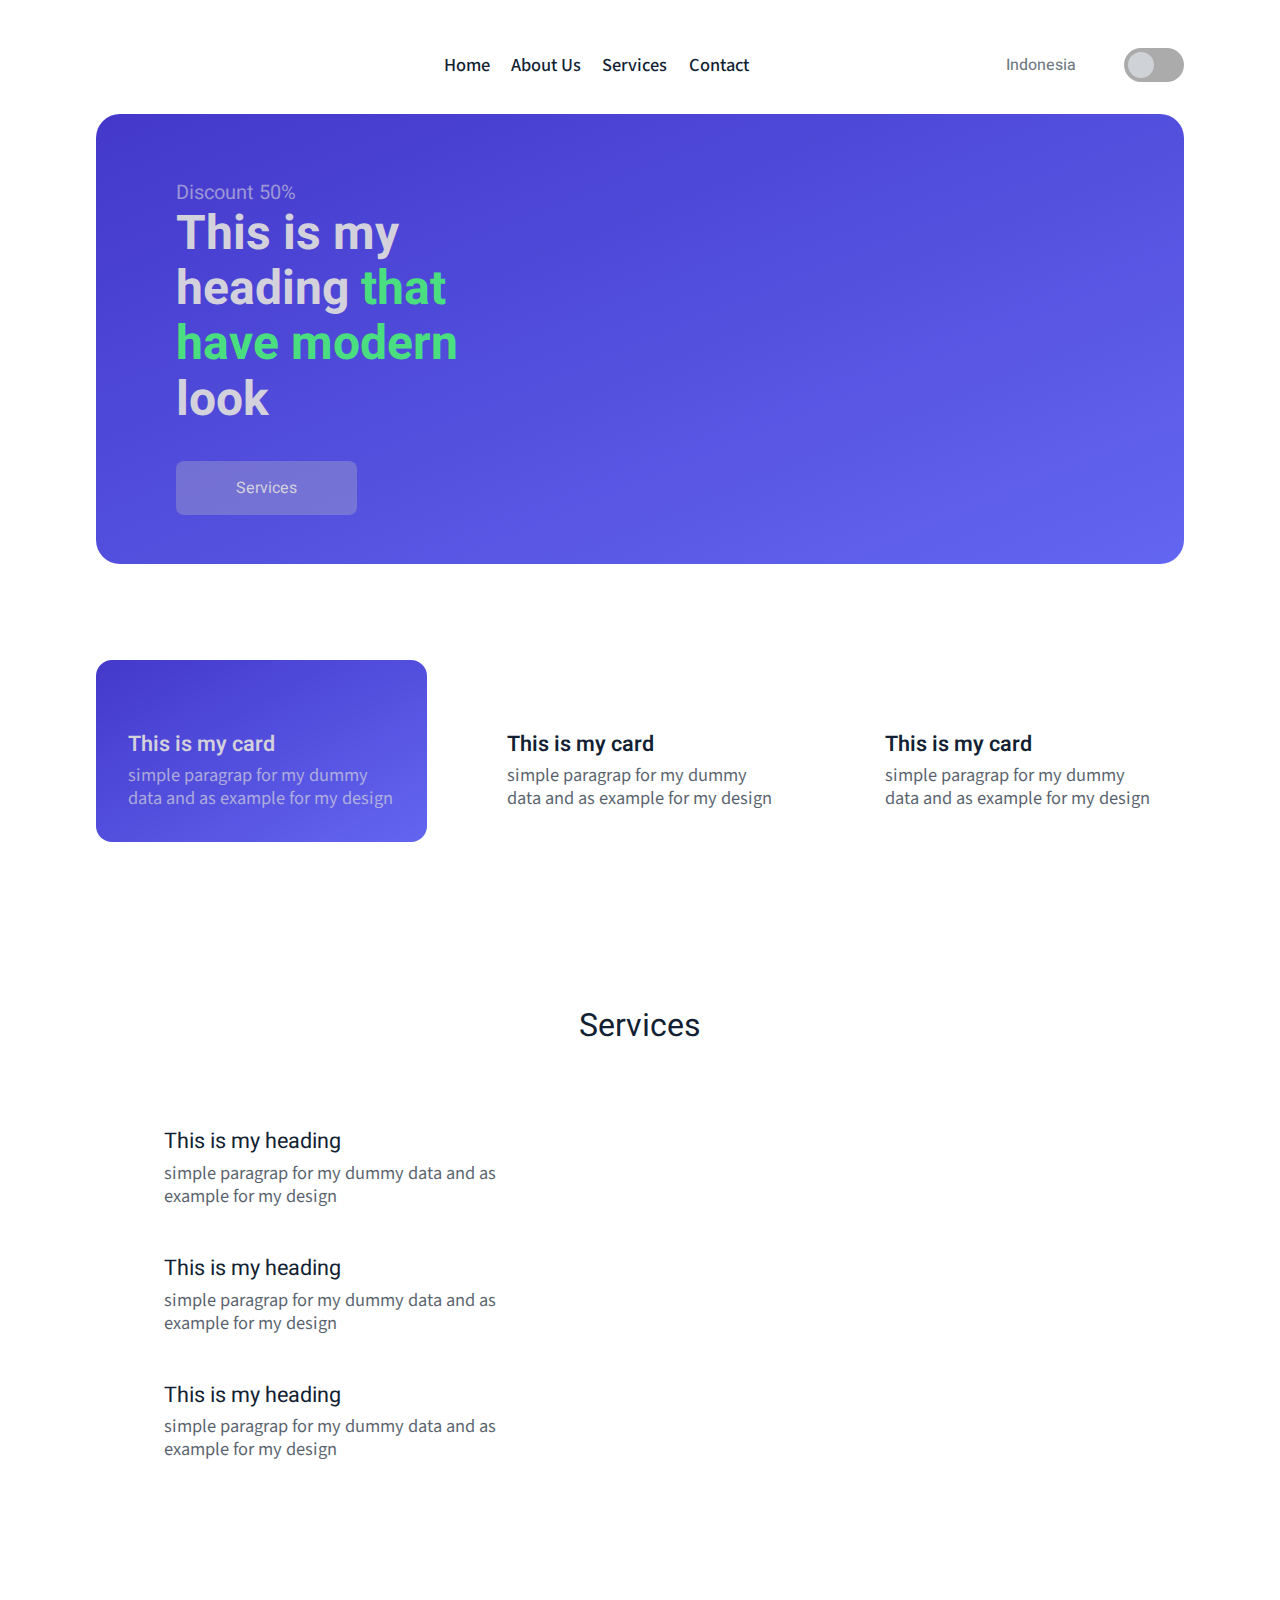
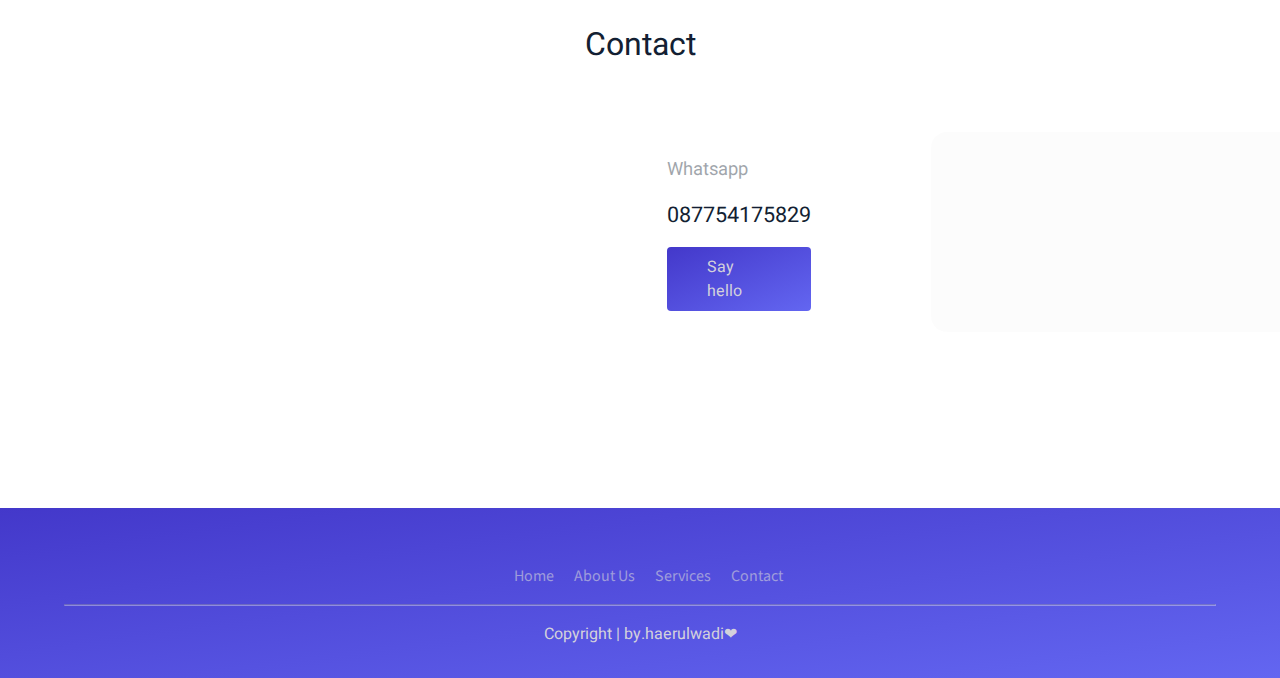
==== index.html @ 4e488aed "repair responsive" ====
<!DOCTYPE html>
<html lang="en">
<head>
    <meta charset="UTF-8">
    <meta http-equiv="X-UA-Compatible" content="IE=edge">
    <meta name="viewport" content="width=device-width, initial-scale=1.0">
    <!-- style -->
    <link rel="stylesheet" href="./css/main.css">
    <!-- font -->
        <!-- heebo & source sans pro -->
        <link rel="preconnect" href="https://fonts.gstatic.com">
        <link href="https://fonts.googleapis.com/css2?family=Heebo:wght@500;600;700;800;900&family=Source+Sans+Pro:wght@400;600&display=swap" rel="stylesheet">

    <title>Desainwwweb - jasa pembuatan website</title>
</head>
<body class="">

    <!-- main -->
    <div id="main">
        <!-- header -->
        <header class="header">
            <!-- header nav -->
            <nav class="header-nav">
                <div class="header--nav-items">
                    <!-- nav logo -->
                    <a href="" class="nav-logo">
                        <img src="./assets/logo/main-logo.svg" alt="" width="220">
                        <img src="./assets/logo/main-logo-1.svg" alt="" width="40">
                    </a>
                    <!-- nav items -->
                    <div class="nav-items">
                        <a href="#" class="">Home</a>
                        <a href="#" class="">About Us</a>
                        <a href="#" class="">Services</a>
                        <a href="#" class="">Contact</a>
                    </div>
                </div>

                <!-- toggle -->
                <div class="header--nav-toggle">
                    <!-- change language -->
                    <div class="langauge-switcher">
                        <div class="language-item text-language indonesia">
                            <img src="./assets/icons/indonesia.svg" width="30" alt="">
                            <h5>Indonesia</h5>
                        </div>
                        <div class="language-item text-language english language-dropdown">
                            <img src="./assets/icons/english.svg" width="25" alt="">
                            <h5>English</h5>
                        </div>
                    </div>
                    <!-- dark mode -->
                    <div class="dark-mode-toggler">
                        <div class="theme-switch-wrapper">
                            <label class="theme-switch" for="checkbox">
                         <input type="checkbox" id="checkbox" />
                         <div class="slider round"></div>
                       </label>
                       </div>
                    </div>
                </div>

                <!-- responsive btn -->
                <svg class="hamburger-menu" fill="currentColor" viewBox="0 0 20 20" xmlns="http://www.w3.org/2000/svg"><path fill-rule="evenodd" d="M3 5a1 1 0 011-1h12a1 1 0 110 2H4a1 1 0 01-1-1zM3 10a1 1 0 011-1h12a1 1 0 110 2H4a1 1 0 01-1-1zM9 15a1 1 0 011-1h6a1 1 0 110 2h-6a1 1 0 01-1-1z" clip-rule="evenodd"></path></svg>
            </nav>
            <!-- header hero -->
            <div class="header-hero ">
                <!-- hero title -->
                <div class="hero-title">
                    <strong class="hero--title-hashtag">Discount 50%</strong>
                    <h1>This is my heading <span>that have modern</span> look</h1>
                    <a href="#" class="hero--title-btn ">Services</a>
                </div>
                <!-- hero image -->
                <img src="./assets/svg/header.svg" alt="abstract background" class="hero-img" width="800">
            </div>
        </header>
        <!-- end header -->

        <!-- About us -->
        <section class="about">
            <!-- card grid -->
            <div class="about-cards">
                <!-- col 1 -->
                <div class="about--cards-card cards-card--blue ">
                    <!-- icon -->
                    <img src="./assets/icons/badge.svg" alt="" width="50">
                    <!-- title card -->
                    <div class="cards--card-title card-title-blue">
                        <h3>This is my card</h3>
                        <p>simple paragrap for my dummy data and as example for my design</p>
                    </div>
                </div>
                <!-- col 2 -->
                <div class="about--cards-card card-text-color ">
                    <!-- icon -->
                    <img src="./assets/icons/like.svg" alt="" width="50">
                    <!-- title card -->
                    <div class="cards--card-title">
                        <h3>This is my card</h3>
                        <p>simple paragrap for my dummy data and as example for my design</p>
                    </div>
                </div>
                <!-- col 3 -->
                <div class="about--cards-card card-text-color ">
                    <!-- icon -->
                    <img src="./assets/icons/new.svg" alt="" width="50">
                    <!-- title card -->
                    <div class="cards--card-title">
                        <h3>This is my card</h3>
                        <p>simple paragrap for my dummy data and as example for my design</p>
                    </div>
                </div>
            </div>
        </section>
        <!-- end about us -->

        <!-- services -->
        <section class="services">
            <!-- title -->
            <h2 class="">Services</h2>
            <!-- services content -->
            <div class="services-content">
                <!-- service -->
                <div class="content-service">
                    <!-- service 1 -->
                    <div class="content-service--1">
                        <!-- icon service -->
                        <img src="./assets/icons/new.svg" class="content--icon" alt="" width="50">
                        <!-- title service -->
                        <div class="content--title-service title-service-color ">
                            <h3>This is my heading</h3>
                            <p>simple paragrap for my dummy data and as example for my design</p>
                        </div>
                    </div>
                    <!-- service 2 -->
                    <div class="content-service--2">
                        <!-- icon service -->
                        <img src="./assets/icons/like.svg" class="content--icon" alt="" width="50">
                        <!-- title service -->
                        <div class="content--title-service title-service-color ">
                            <h3>This is my heading</h3>
                            <p>simple paragrap for my dummy data and as example for my design</p>
                        </div>
                    </div>
                    <!-- service 2 -->
                    <div class="content-service--2">
                        <!-- icon service -->
                        <img src="./assets/icons/like.svg" class="content--icon" alt="" width="50">
                        <!-- title service -->
                        <div class="content--title-service title-service-color ">
                            <h3>This is my heading</h3>
                            <p>simple paragrap for my dummy data and as example for my design</p>
                        </div>
                    </div>
                </div>
                <!-- img -->
                <div class="services--img-content"></div>
            </div>
        </section>
        <!-- end services -->
        
        <!-- contact -->
        <section class="contact">
            <!-- title -->
            <h2 class="">Contact</h2>
            <div class="contact-content">
                <!-- img -->
                <div class="contact-img"></div>
                <!-- contact info -->
                <div class="contact-info contact-info-color ">
                    <!-- icon info -->
                    <img src="./assets/icons/whatsapp.svg" alt="" width="50">
                    <h5>Whatsapp</h5>
                    <!-- number & button -->
                    <div class="contact--info-number">
                        <strong>087754175829</strong>
                        <a href="">Say hello</a>
                    </div>
                </div>
                <!-- blank background -->
                <div class="contact-blank-bg"></div>
            </div>
        </section>
        <!-- end contact -->

    </div>
    <!-- end main -->

    <!-- responsive arera -->
    <div class="sidebar-menu">
        <a href="./index.html" class="sidebar-logo">
            <img src="./assets/logo/seccond-logo.svg" alt="" width="30">
        </a>
        <div class="sidebar-menus">
            <a href="">Home</a>
            <a href="">About Us</a>
            <a href="">Services</a>
            <a href="">Contact</a>
        </div>
        <div class="sidebar-copyright">
            <strong>Copyright | by.haerulwadi❤</strong>
        </div>
    </div>

    <!-- footer -->
    <footer class="footer">
        <!-- logo -->
        <img src="./assets/logo/seccond-logo.svg" alt="" width="50">
        <!-- menu link -->
        <div class="footer-menu-link">
            <a href="">Home</a>
            <a href="">About Us</a>
            <a href="">Services</a>
            <a href="">Contact</a>
        </div>
        <!-- hr -->
        <hr>
        <!-- copyright -->
        <strong>Copyright | by.haerulwadi❤</strong>
    </footer>
    <!-- end footer -->

</body>

<script src="./js/script.js"></script>
</html>
---- css/main.css ----
:root {
    --primary-font: 'Heebo', sans-serif;
    --secondary-font: 'Source Sans Pro', sans-serif;
    --primary-color: #4338CA;
    --secondary-color: #4ADE80;
    --gradient-color: linear-gradient(to bottom right, #4338CA, #6366F1);
    --text-color: #131f33;
    --text-white-color: #d3d1db;

    /* dark mode */
    --dark-mode-bg: #131f33;
    --dark-mode-cta: #bbd0ff;
    --dark-mode-text: #cfd2d6;
    --dark-mode-tertiary: #acb1b8;
    --dark-mode-card: #1e293c;
}
/* css reset */
html, body, div, span, applet, object, iframe,
h1, h2, h3, h4, h5, h6, p, blockquote, pre,
a, abbr, acronym, address, big, cite, code,
del, dfn, em, img, ins, kbd, q, s, samp,
small, strike, strong, sub, sup, tt, var,
b, u, i, center,
dl, dt, dd, ol, ul, li,
fieldset, form, label, legend,
table, caption, tbody, tfoot, thead, tr, th, td,
article, aside, canvas, details, embed, 
figure, figcaption, footer, header, hgroup, 
menu, nav, output, ruby, section, summary,
time, mark, audio, video {
	margin: 0;
	padding: 0;
	border: 0;
	font-size: 100%;
	font: inherit;
	vertical-align: baseline;
}
html {
    font-size: 16px;   
}
/* body {
    overflow-x: hidden;
} */
body.dark-mode {
    background-color: var(--dark-mode-bg);
}
hr {
    opacity: 0.4;
    margin: 1em 0;
}

/* main */
#main {
    padding: 3em 6em;
}
/* header */
/* header nav */
.header-nav {
    display: flex;
    justify-content: space-between;
    align-items: center;
    font-family: var(--secondary-font);
    font-weight: 500;
}
.header--nav-items {
    width: 60%;
    display: flex;
    justify-content: space-between;
    align-items: center;
}
.header--nav-toggle {
    display: flex;
    justify-content: space-between;
    align-items: center;
    width: 220px;
}
.nav-logo img:nth-child(2) {
    display: none;
}
/* responsive */
.hamburger-menu {
    width: 24px;
    cursor: pointer;
    display: none;
}

/* rsidebar */
.sidebar-menu {
    height: 100vh;
    width: 240px;
    background: var(--dark-mode-bg);
    border-top-left-radius: 1.5em;
    border-bottom-left-radius: 1.5em;
    position: fixed;
    top: 0;
    right: 0;

    /* position */
    display: flex;
    align-items: center;
    flex-direction: column;
    padding: 3em 4em;

    /* font */
    font-family: var(--primary-font);
    visibility: hidden;
}
.sidebar-menu.active {
    visibility: visible;
}
.sidebar-menus {
    width: 100%;
    display: flex;
    align-items: center;
    justify-content: center;
    flex-direction: column;
    text-align: center;
    transition: 0.1s;
}
.sidebar-menus a  {
    width: 100%;
    margin-top: 1em;
    padding: 1.5em 2em;
    color: var(--text-white-color);
    text-decoration: none;
}
.sidebar-menus a:hover {
    background-color: rgba(196,196,196, 0.3);
    border-radius: 0.75em;
}
.sidebar-logo {
    align-self: flex-end;
}
.sidebar-copyright {
    position: absolute;
    bottom: 200px;
    color: var(--dark-mode-tertiary);
}

/* language */
.langauge-switcher {
    margin-right: 2em;
    position: relative;
}
.language-item {
    display: flex;
    align-items: center;
}
.text-language {
    font-family: var(--primary-font);
    color: rgba(19, 31, 51, 0.6);
    cursor: pointer;
}
.text-language.dark-mode {
    color: var(--dark-mode-tertiary);
}
.language-item img {
    padding-right: 0.75em;
}
.language-dropdown {
    position: absolute;
    left: 0;
    top: 40px;
    background-color: #eeeeee;
    border-radius: 0.25em;
    padding: 1em;
    z-index: 10;
    visibility: hidden;
    transition: 0.1s;
    transform: translateY(-10px);
    opacity: 0.2;
}
.language-dropdown.active {
    visibility: visible;
    transform: translateY(0);
    opacity: 1;
}
/* end language */

/* darkmode */
.theme-switch-wrapper {
    display: flex;
    align-items: center;
}
.theme-switch {
    display: inline-block;
    height: 34px;
    position: relative;
    width: 60px;
}
.theme-switch input {
    display: none;
  }
.slider {
    background-color: rgb(172, 171, 171);
    bottom: 0;
    cursor: pointer;
    left: 0;
    position: absolute;
    right: 0;
    top: 0;
    transition: 0.4s;
}
.slider:before {
    background-color: var(--dark-mode-text);
    bottom: 4px;
    content: "";
    height: 26px;
    left: 4px;
    position: absolute;
    transition: 0.4s;
    width: 26px;
  }
  input:checked + .slider {
    background-color: var(--primary-color);
  }
  input:checked + .slider:before {
    transform: translateX(26px);
  }
  .slider.round {
    border-radius: 34px;
  }
  .slider.round:before {
    border-radius: 50%;
  }
  
  /* end darkmode */
.nav-items a{
    text-decoration: none;
    color: var(--text-color);
    margin-left: 1em;
    font-weight: 500;
    font-size: 1.15rem;
}
.nav-items a.dark-mode {
    color: var(--dark-mode-tertiary);
}
/* header hero */
.header {
    width: 100%;
}
.header-hero {
    width: 100%;
    background: var(--gradient-color);
    margin-top: 2em;
    border-radius: 1.5em;
    font-family: var(--primary-font);
    position: relative;
    overflow: hidden;
}
.header-hero.dark-mode {
    background: var(--dark-mode-card);
}
.hero-title {
    width: 35%;
    padding: 4em 5em;
}
.hero-title h1 {
    font-size: 3em;
    font-weight: 700;
    line-height: 1.15em;
    color: var(--text-white-color);
    margin-bottom: 1em;
}
.hero-title h1.dark-mode {
    color: var(--dark-mode-text);
}
.hero-title h1 span {
    color: var(--secondary-color);
}
.hero--title-hashtag {
    font-size: 1.25em;
    margin-bottom: 2em;
    color: var(--text-white-color);
    opacity: 0.6;
}
.hero--title-btn {
    text-decoration: none;
    background-color: rgba(196,196,196, 0.3);
    color: var(--text-white-color);
    padding: 0.95em 3.75em;
    border-radius: 0.5em;
    transition: 0.2s;
}
.hero--title-btn.dark-mode {
    background: var(--gradient-color);
}
.hero--title-btn.dark-mode:hover {
    background: var(--gradient-color);
    opacity: 0.8;
}
.hero--title-btn:hover {
    background-color: rgba(196,196,196, 0.6);
}
.hero-img {
    position: absolute;
    right: -140px;
    top: -25px;
}

/* about */
.about {
    margin-top: 6em;
    font-family: var(--primary-font);
}
.about-cards {
    display: grid;
    justify-content: center;
    grid-template-columns: repeat(auto-fill, minmax(300px, 1fr));
    gap: 3em;
}
.about--cards-card {
    padding: 2em;
    border-radius: 1em;
}
.card-text-color {
    color: var(--text-color);
}
.card-text-color.dark-mode {
    color: var(--dark-mode-tertiary);
}
.cards-card--blue {
    background: var(--gradient-color);
    color: var(--text-white-color);
}
.cards-card--blue.dark-mode {
    background: var(--dark-mode-card);
    color: var(--dark-mode-tertiary);
}
.cards--card-title {
    margin-top: 0.75em;
}
.card-title-blue h3 {
    font-size: 1.35em;
    font-weight: 600;
}
.card-title-blue p {
    font-family: var(--secondary-font);
    margin-top: 0.25em;
    opacity: 0.7;
    line-height: 1.25em;
    font-size: 1.15em;
}
.cards--card-title  h3 {
    font-size: 1.35em;
    font-weight: 600;
}
.cards--card-title p {
    font-family: var(--secondary-font);
    margin-top: 0.25em;
    opacity: 0.7;
    line-height: 1.25em;
    font-size: 1.15em;
}

/* services */
.services {
    margin: 10em 0;
    font-family: var(--primary-font);
}
.services h2 {
    text-align: center;
    font-size: 2em;
    color: var(--text-color);
}
.services h2.dark-mode {
    color: var(--dark-mode-text);
}
.services-content {
    margin-top: 4em;
    display: flex;
    justify-content: space-between;
}
.content-service {
    width: 40%;
}
.content-service--1, .content-service--2 {
    display: flex;
}
.content-service--2 {
    margin-top: 2em;
}
.content--icon {
    margin-right: 2em;
}
.content--title-service {
    margin-top: 0.75em;
}
.title-service-color {
    color: var(--text-color);
}
.title-service-color.dark-mode {
    color: var(--dark-mode-tertiary);
}
.content--title-service  h3 {
    font-size: 1.35em;
}
.content--title-service p {
    font-family: var(--secondary-font);
    margin-top: 0.25em;
    opacity: 0.7;
    line-height: 1.25em;
    font-size: 1.15em;
}
.services--img-content {
    width: 55%;
    min-height: 300px;
    background: url('../assets/svg/service.svg');
    background-size: cover;
    border-radius: 1.5em;
}

/* contact */
.contact {
    margin-top: 4em;
    margin-bottom: 8em;
    font-family: var(--primary-font);
}
.contact h2 {
    text-align: center;
    font-size: 2em;
    color: var(--text-color);
}
.contact h2.dark-mode {
    color: var(--dark-mode-text);
}
.contact-content {
    display: flex;
    margin-top: 4em;
}
.contact-img {
    width: 50%;
    min-height: 200px;
    background: url('../assets/svg/contact-2.svg');
    background-size: cover;
    background-position: left;
    margin-right: 4em;
}
.contact-info-color {
    color: var(--text-color);
}
.contact-info-color.dark-mode {
    color: var(--dark-mode-tertiary);
}
.contact-info h5 {
    margin-bottom: 16px;
    margin-top: 0.5;
    opacity: 0.4;
    font-size: 1.15em;
}
.contact--info-number {
    display: flex;
    flex-direction: column;
}
.contact--info-number strong {
    font-size: 1.35em
}
.contact--info-number a {
    text-decoration: none;
    background: var(--gradient-color);
    color: var(--text-white-color);
    padding: 0.5em 2.5em;
    border-radius: 0.25em;
    transition: 0.2s;
    margin-top: 1em;
}
.contact-blank-bg {
    width: 400px;
    min-height: 200px;
    background-color: #E5E5E5;
    border-radius: 1em;
    opacity: 0.1;
    position: relative;
    right: -120px;
}

/* quotes */
.quotes {
    text-align: center;
    font-family: var(--primary-font);
    padding: 6em 0;
}
.quotes h2 {
    font-size: 3em;
}

/* footer */
.footer {
    /* border-radius: 1.5em; */
    background: var(--gradient-color);
    padding: 2em 4em;
    font-family: var(--primary-font);
    color: var(--text-white-color);
    text-align: center;
}
.footer img {
    margin-bottom: 0.5em;
}
.footer-menu-link a {
    text-decoration: none;
    padding-left: 1em;
    color: var(--text-white-color);
    font-family: var(--secondary-font);
    opacity: 0.6;
}
/* end main */

/* ressponsive */
@media (max-width: 1093px) {
    #main {
        padding: 3em 5em;
    }
    .contact-img {
        width: 70%;
    }
}

/* 900 */
@media (max-width: 900px) {
    #main {
        padding: 3em 5em;
    }
    .nav-logo img:nth-child(2) {
        display: block;
    }
    .nav-logo img:nth-child(1) {
        display: none;
    }
    .services--img-content {
        width: 45%;
    }
    .content-service {
        width: 50%;
    }
    .contact-img {
        width: 70%;
    }
}

/* 766 */
@media (max-width: 766px) {
    #main {
        padding: 3em 4em;
    }
    .nav-items {
        display: none;
    }
    .nav-logo img:nth-child(2) {
        display: block;
    }
    .nav-logo img:nth-child(1) {
        display: none;
    }
    .nav-items {
        display: none;
    }
    .header-hero {
        width: 100%;
    }
    .hero-title {
        width: 90%;
        margin: 0 auto;
        text-align: center;
        padding: 4em 0;
    }
    .hero-img {
        display: none;
    }
    .about-cards {
        gap: 2em;
    }
    .about--cards-card {
        padding: 2em 4em;
        border-radius: 1em;
        text-align: center;
    }
    .services--img-content {
        width: 43%;
        display: none;
    }
    .content-service {
        width: 100%;
    }
    .contact-img {
        width: 900px;
    }
}

/* 438 */
@media (max-width: 500px) {
    #main {
        padding: 3em 2em;
    }
    .nav-items {
        display: none;
    }
    .nav-logo img:nth-child(1) {
        display: none;
    }
    .nav-items {
        display: none;
    }
    .nav-logo img:nth-child(1) {
        display: none;
    }
    .header-hero {
        width: 100%;
    }
    .hero-title {
        width: 90%;
        margin: 0 auto;
        text-align: center;
        padding: 4em 0;
    }
    .hero-img {
        display: none;
    }
    .about-cards {
        gap: 1em;
    }
    .about--cards-card {
        padding: 2em 4em;
        border-radius: 1em;
        text-align: center;
    }
    .services--img-content {
        width: 43%;
        display: none;
    }
    .content-service {
        width: 100%;
    }
    .contact-img {
        width: 900px;
        display: none;
    }
    .contact-blank-bg {
        display: none;
    }
    .contact-info {
        text-align: center;
        margin: 1em auto;
    }
    .contact-content {
        display: flex;
        margin-top: 2em;
    }
}
/* end main */
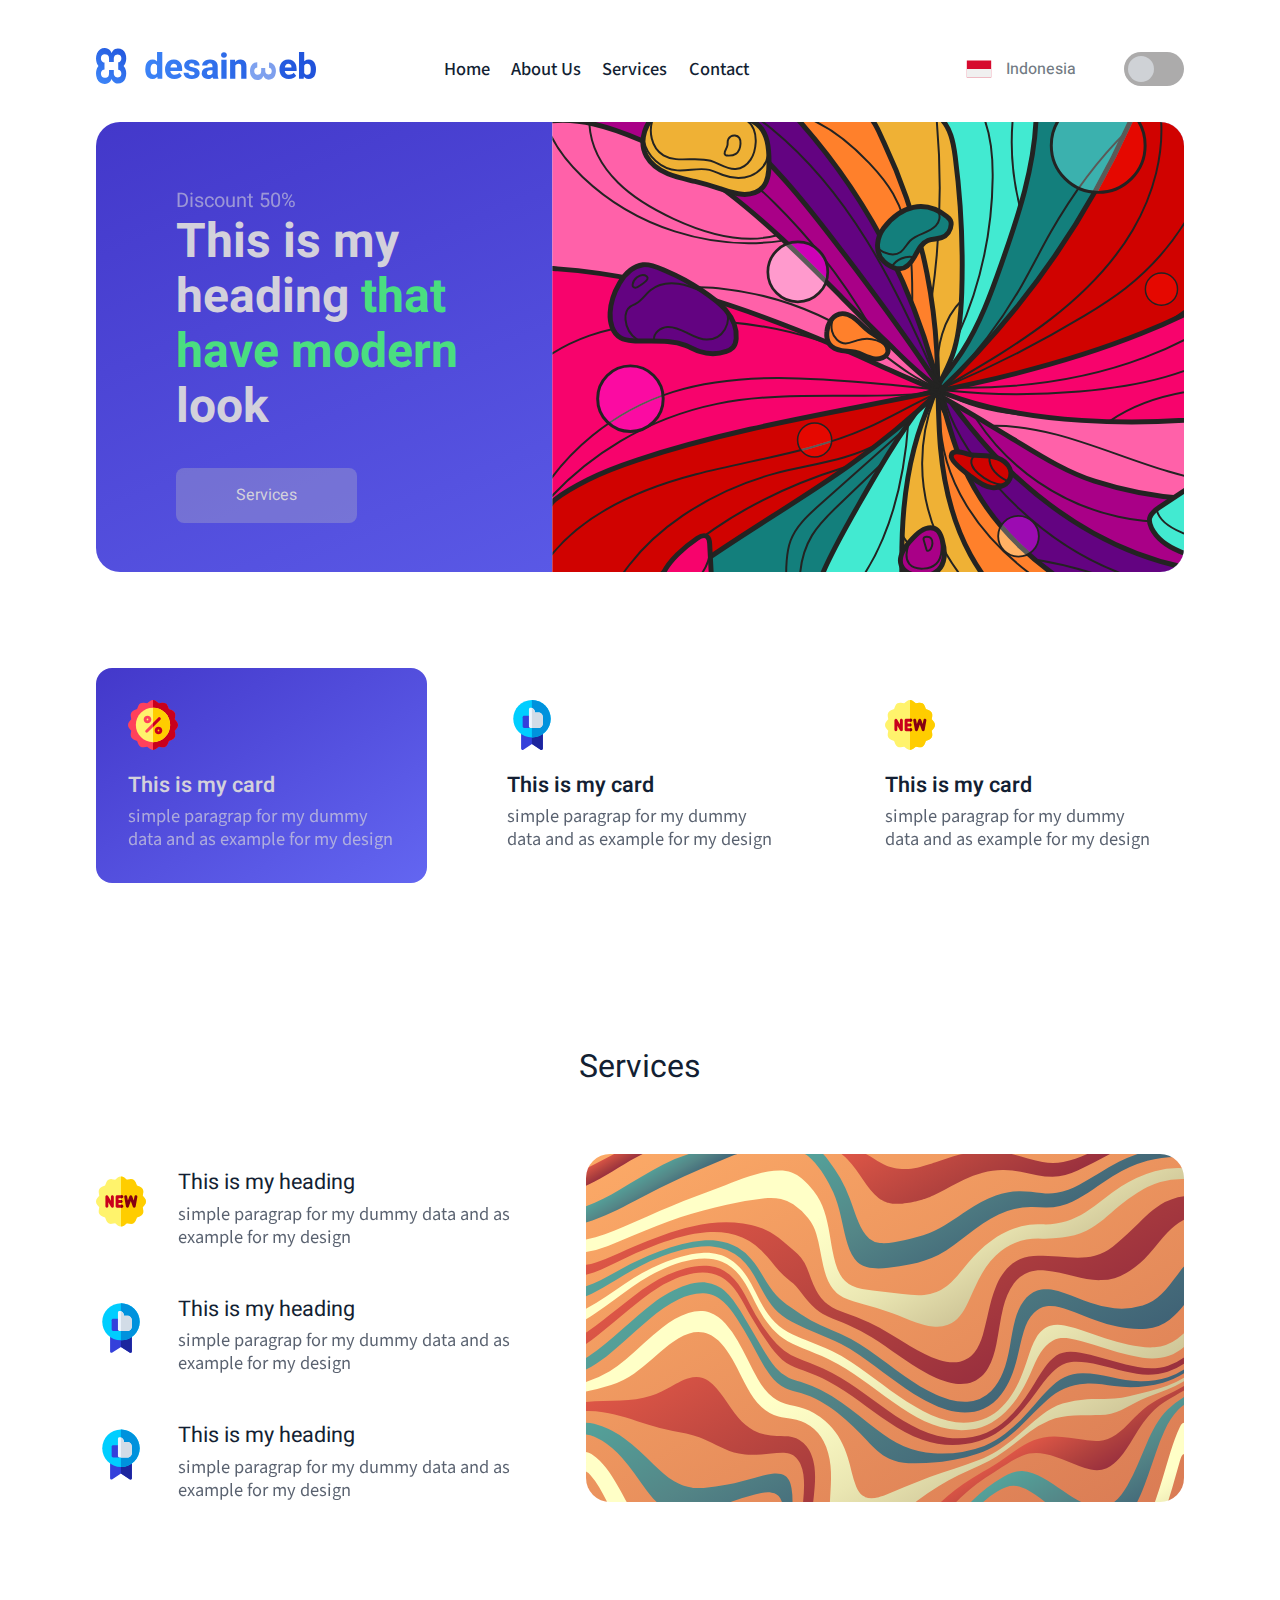
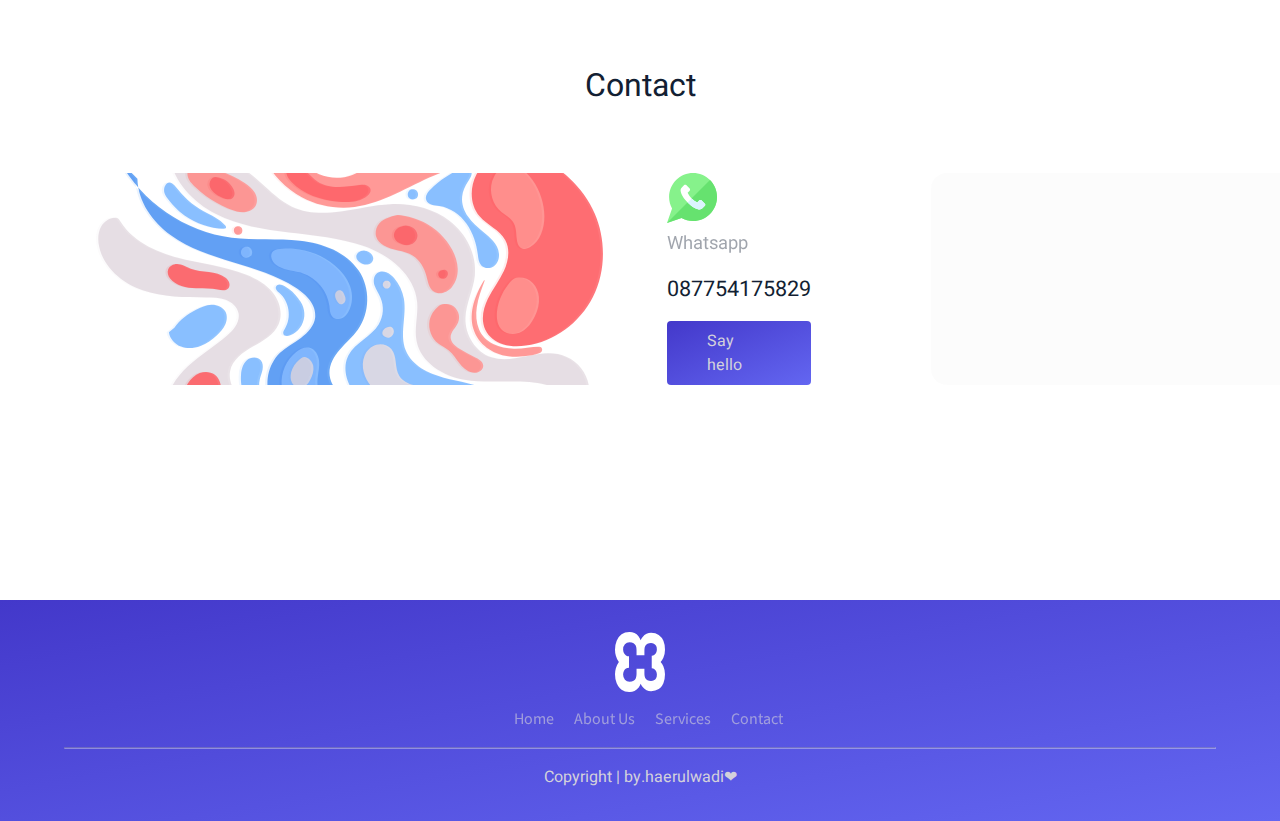
==== commit 5063ff45: "change the asset name" ====
--- a/index.html
+++ b/index.html
@@ -24,8 +24,8 @@
                 <div class="header--nav-items">
                     <!-- nav logo -->
                     <a href="" class="nav-logo">
-                        <img src="./assets/logo/main-logo.svg" alt="" width="220">
-                        <img src="./assets/logo/main-logo-1.svg" alt="" width="40">
+                        <img src="./equipment/logo/main-logo.svg" alt="" width="220">
+                        <img src="./equipment/logo/main-logo-1.svg" alt="" width="40">
                     </a>
                     <!-- nav items -->
                     <div class="nav-items">
@@ -41,11 +41,11 @@
                     <!-- change language -->
                     <div class="langauge-switcher">
                         <div class="language-item text-language indonesia">
-                            <img src="./assets/icons/indonesia.svg" width="30" alt="">
+                            <img src="./equipment/icons/indonesia.svg" width="30" alt="">
                             <h5>Indonesia</h5>
                         </div>
                         <div class="language-item text-language english language-dropdown">
-                            <img src="./assets/icons/english.svg" width="25" alt="">
+                            <img src="./equipment/icons/english.svg" width="25" alt="">
                             <h5>English</h5>
                         </div>
                     </div>
@@ -61,7 +61,7 @@
                 </div>
 
                 <!-- responsive btn -->
-                <svg class="hamburger-menu" fill="currentColor" viewBox="0 0 20 20" xmlns="http://www.w3.org/2000/svg"><path fill-rule="evenodd" d="M3 5a1 1 0 011-1h12a1 1 0 110 2H4a1 1 0 01-1-1zM3 10a1 1 0 011-1h12a1 1 0 110 2H4a1 1 0 01-1-1zM9 15a1 1 0 011-1h6a1 1 0 110 2h-6a1 1 0 01-1-1z" clip-rule="evenodd"></path></svg>
+                <svg class="hamburger-menu icon-size" fill="currentColor" viewBox="0 0 20 20" xmlns="http://www.w3.org/2000/svg"><path fill-rule="evenodd" d="M3 5a1 1 0 011-1h12a1 1 0 110 2H4a1 1 0 01-1-1zM3 10a1 1 0 011-1h12a1 1 0 110 2H4a1 1 0 01-1-1zM9 15a1 1 0 011-1h6a1 1 0 110 2h-6a1 1 0 01-1-1z" clip-rule="evenodd"></path></svg>
             </nav>
             <!-- header hero -->
             <div class="header-hero ">
@@ -72,7 +72,7 @@
                     <a href="#" class="hero--title-btn ">Services</a>
                 </div>
                 <!-- hero image -->
-                <img src="./assets/svg/header.svg" alt="abstract background" class="hero-img" width="800">
+                <img src="./equipment/svg/header.svg" alt="abstract background" class="hero-img" width="800">
             </div>
         </header>
         <!-- end header -->
@@ -84,7 +84,7 @@
                 <!-- col 1 -->
                 <div class="about--cards-card cards-card--blue ">
                     <!-- icon -->
-                    <img src="./assets/icons/badge.svg" alt="" width="50">
+                    <img src="./equipment/icons/badge.svg" alt="" width="50">
                     <!-- title card -->
                     <div class="cards--card-title card-title-blue">
                         <h3>This is my card</h3>
@@ -94,7 +94,7 @@
                 <!-- col 2 -->
                 <div class="about--cards-card card-text-color ">
                     <!-- icon -->
-                    <img src="./assets/icons/like.svg" alt="" width="50">
+                    <img src="./equipment/icons/like.svg" alt="" width="50">
                     <!-- title card -->
                     <div class="cards--card-title">
                         <h3>This is my card</h3>
@@ -104,7 +104,7 @@
                 <!-- col 3 -->
                 <div class="about--cards-card card-text-color ">
                     <!-- icon -->
-                    <img src="./assets/icons/new.svg" alt="" width="50">
+                    <img src="./equipment/icons/new.svg" alt="" width="50">
                     <!-- title card -->
                     <div class="cards--card-title">
                         <h3>This is my card</h3>
@@ -126,7 +126,7 @@
                     <!-- service 1 -->
                     <div class="content-service--1">
                         <!-- icon service -->
-                        <img src="./assets/icons/new.svg" class="content--icon" alt="" width="50">
+                        <img src="./equipment/icons/new.svg" class="content--icon" alt="" width="50">
                         <!-- title service -->
                         <div class="content--title-service title-service-color ">
                             <h3>This is my heading</h3>
@@ -136,7 +136,7 @@
                     <!-- service 2 -->
                     <div class="content-service--2">
                         <!-- icon service -->
-                        <img src="./assets/icons/like.svg" class="content--icon" alt="" width="50">
+                        <img src="./equipment/icons/like.svg" class="content--icon" alt="" width="50">
                         <!-- title service -->
                         <div class="content--title-service title-service-color ">
                             <h3>This is my heading</h3>
@@ -146,7 +146,7 @@
                     <!-- service 2 -->
                     <div class="content-service--2">
                         <!-- icon service -->
-                        <img src="./assets/icons/like.svg" class="content--icon" alt="" width="50">
+                        <img src="./equipment/icons/like.svg" class="content--icon" alt="" width="50">
                         <!-- title service -->
                         <div class="content--title-service title-service-color ">
                             <h3>This is my heading</h3>
@@ -170,7 +170,7 @@
                 <!-- contact info -->
                 <div class="contact-info contact-info-color ">
                     <!-- icon info -->
-                    <img src="./assets/icons/whatsapp.svg" alt="" width="50">
+                    <img src="./equipment/icons/whatsapp.svg" alt="" width="50">
                     <h5>Whatsapp</h5>
                     <!-- number & button -->
                     <div class="contact--info-number">
@@ -189,9 +189,14 @@
 
     <!-- responsive arera -->
     <div class="sidebar-menu">
-        <a href="./index.html" class="sidebar-logo">
-            <img src="./assets/logo/seccond-logo.svg" alt="" width="30">
-        </a>
+        <div class="sidebar-header">
+            <!-- close btn -->
+            <svg class="close icon-size" fill="currentColor" viewBox="0 0 20 20" xmlns="http://www.w3.org/2000/svg"><path fill-rule="evenodd" d="M4.293 4.293a1 1 0 011.414 0L10 8.586l4.293-4.293a1 1 0 111.414 1.414L11.414 10l4.293 4.293a1 1 0 01-1.414 1.414L10 11.414l-4.293 4.293a1 1 0 01-1.414-1.414L8.586 10 4.293 5.707a1 1 0 010-1.414z" clip-rule="evenodd"></path></svg>
+            
+            <a href="./index.html" class="sidebar-logo">
+                <img src="./equipment/logo/seccond-logo.svg" alt="" width="30">
+            </a>
+        </div>
         <div class="sidebar-menus">
             <a href="">Home</a>
             <a href="">About Us</a>
@@ -206,7 +211,7 @@
     <!-- footer -->
     <footer class="footer">
         <!-- logo -->
-        <img src="./assets/logo/seccond-logo.svg" alt="" width="50">
+        <img src="./equipment/logo/seccond-logo.svg" alt="" width="50">
         <!-- menu link -->
         <div class="footer-menu-link">
             <a href="">Home</a>
--- a/css/main.css
+++ b/css/main.css
@@ -79,63 +79,24 @@
 }
 /* responsive */
 .hamburger-menu {
-    width: 24px;
+    display: none;
+}
+.close {
+    display: none;
+    color: var(--dark-mode-tertiary);
+}
+.icon-size {
+    width: 40px;
     cursor: pointer;
+}
+.sidebar-copyright {
     display: none;
 }
-
-/* rsidebar */
-.sidebar-menu {
-    height: 100vh;
-    width: 240px;
-    background: var(--dark-mode-bg);
-    border-top-left-radius: 1.5em;
-    border-bottom-left-radius: 1.5em;
-    position: fixed;
-    top: 0;
-    right: 0;
-
-    /* position */
-    display: flex;
-    align-items: center;
-    flex-direction: column;
-    padding: 3em 4em;
-
-    /* font */
-    font-family: var(--primary-font);
-    visibility: hidden;
-}
-.sidebar-menu.active {
-    visibility: visible;
-}
 .sidebar-menus {
-    width: 100%;
-    display: flex;
-    align-items: center;
-    justify-content: center;
-    flex-direction: column;
-    text-align: center;
-    transition: 0.1s;
-}
-.sidebar-menus a  {
-    width: 100%;
-    margin-top: 1em;
-    padding: 1.5em 2em;
-    color: var(--text-white-color);
-    text-decoration: none;
-}
-.sidebar-menus a:hover {
-    background-color: rgba(196,196,196, 0.3);
-    border-radius: 0.75em;
-}
-.sidebar-logo {
-    align-self: flex-end;
-}
-.sidebar-copyright {
-    position: absolute;
-    bottom: 200px;
-    color: var(--dark-mode-tertiary);
-}
+    display: none;
+}
+
+/* sidebar delete */
 
 /* language */
 .langauge-switcher {
@@ -405,7 +366,7 @@
 .services--img-content {
     width: 55%;
     min-height: 300px;
-    background: url('../assets/svg/service.svg');
+    background: url('../equipment/svg/service.svg');
     background-size: cover;
     border-radius: 1.5em;
 }
@@ -431,7 +392,7 @@
 .contact-img {
     width: 50%;
     min-height: 200px;
-    background: url('../assets/svg/contact-2.svg');
+    background: url('../equipment/svg/contact-2.svg');
     background-size: cover;
     background-position: left;
     margin-right: 4em;
@@ -603,6 +564,74 @@
     .nav-logo img:nth-child(1) {
         display: none;
     }
+    .hamburger-menu {
+        display: block;
+        margin-left: 4em;
+    }
+    /* rsidebar */
+    .sidebar-menu {
+        height: 100vh;
+        width: 240px;
+        background: var(--dark-mode-bg);
+        border-top-left-radius: 1.5em;
+        border-bottom-left-radius: 1.5em;
+        position: fixed;
+        top: 0;
+        right: 0;
+
+        /* position */
+        display: flex;
+        align-items: center;
+        flex-direction: column;
+        padding: 3em 4em;
+        /* slider */
+        transform: translateX(300px);
+        opacity: 0.3;
+        transition: ease-in 0.2s;
+        /* font */
+        font-family: var(--primary-font);
+        visibility: hidden;
+    }
+    .sidebar-menu.active {
+        visibility: visible;
+        transform: translateX(0);
+        opacity: 1;
+    }
+    .sidebar-menus {
+        width: 100%;
+        display: flex;
+        align-items: center;
+        justify-content: center;
+        flex-direction: column;
+        text-align: center;
+        transition: 0.1s;
+    }
+    .sidebar-menus a  {
+        width: 100%;
+        margin-top: 1em;
+        padding: 1.5em 2em;
+        color: var(--text-white-color);
+        text-decoration: none;
+    }
+    .sidebar-menus a:hover {
+        background-color: rgba(196,196,196, 0.3);
+        border-radius: 0.75em;
+    }
+    .sidebar-copyright {
+        position: absolute;
+        bottom: 200px;
+        color: var(--dark-mode-tertiary);
+        display: block;
+    }
+    .close {
+        display: block;
+    }
+    .sidebar-header {
+        width: 100%;
+        display: flex;
+        justify-content: space-between;
+    }
+
     .header-hero {
         width: 100%;
     }
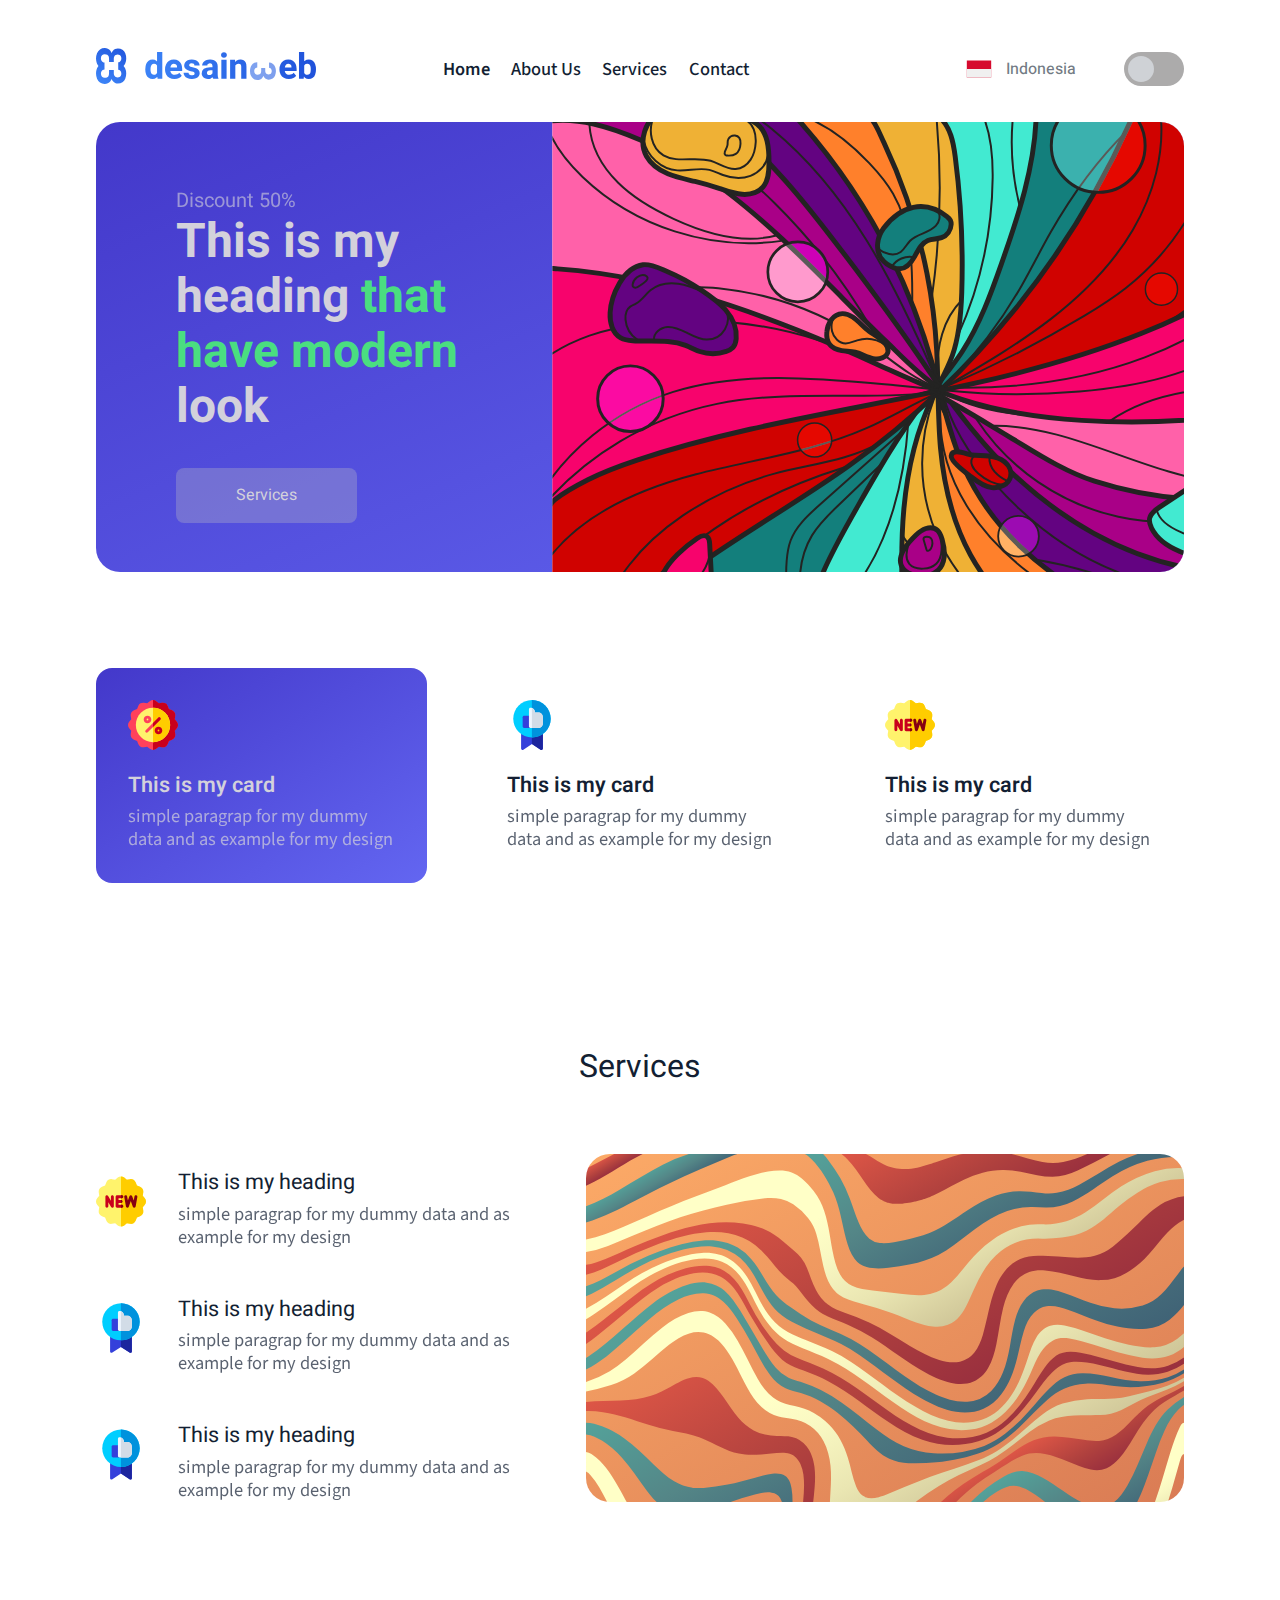
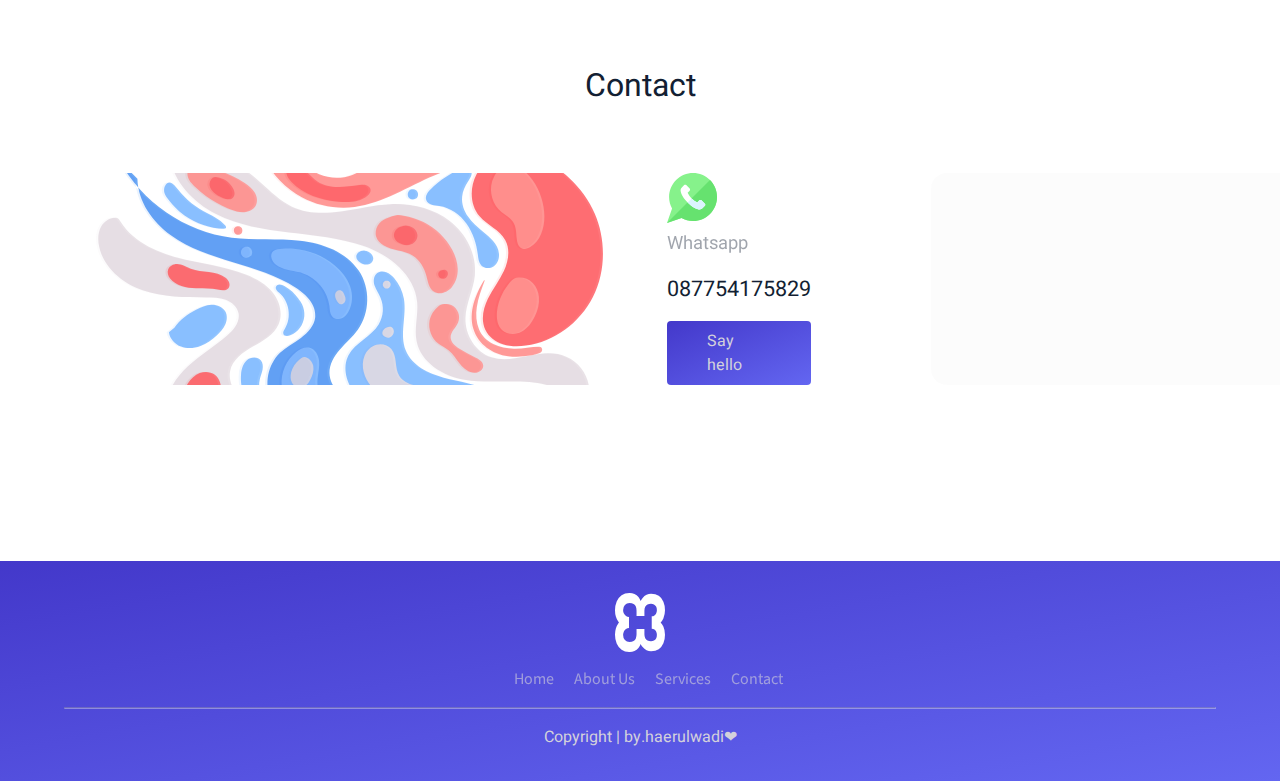
==== commit cb12d06b: "delete a sidebar menu" ====
--- a/index.html
+++ b/index.html
@@ -29,7 +29,7 @@
                     </a>
                     <!-- nav items -->
                     <div class="nav-items">
-                        <a href="#" class="">Home</a>
+                        <a href="#" class="active">Home</a>
                         <a href="#" class="">About Us</a>
                         <a href="#" class="">Services</a>
                         <a href="#" class="">Contact</a>
@@ -60,8 +60,6 @@
                     </div>
                 </div>
 
-                <!-- responsive btn -->
-                <svg class="hamburger-menu icon-size" fill="currentColor" viewBox="0 0 20 20" xmlns="http://www.w3.org/2000/svg"><path fill-rule="evenodd" d="M3 5a1 1 0 011-1h12a1 1 0 110 2H4a1 1 0 01-1-1zM3 10a1 1 0 011-1h12a1 1 0 110 2H4a1 1 0 01-1-1zM9 15a1 1 0 011-1h6a1 1 0 110 2h-6a1 1 0 01-1-1z" clip-rule="evenodd"></path></svg>
             </nav>
             <!-- header hero -->
             <div class="header-hero ">
@@ -187,27 +185,6 @@
     </div>
     <!-- end main -->
 
-    <!-- responsive arera -->
-    <div class="sidebar-menu">
-        <div class="sidebar-header">
-            <!-- close btn -->
-            <svg class="close icon-size" fill="currentColor" viewBox="0 0 20 20" xmlns="http://www.w3.org/2000/svg"><path fill-rule="evenodd" d="M4.293 4.293a1 1 0 011.414 0L10 8.586l4.293-4.293a1 1 0 111.414 1.414L11.414 10l4.293 4.293a1 1 0 01-1.414 1.414L10 11.414l-4.293 4.293a1 1 0 01-1.414-1.414L8.586 10 4.293 5.707a1 1 0 010-1.414z" clip-rule="evenodd"></path></svg>
-            
-            <a href="./index.html" class="sidebar-logo">
-                <img src="./equipment/logo/seccond-logo.svg" alt="" width="30">
-            </a>
-        </div>
-        <div class="sidebar-menus">
-            <a href="">Home</a>
-            <a href="">About Us</a>
-            <a href="">Services</a>
-            <a href="">Contact</a>
-        </div>
-        <div class="sidebar-copyright">
-            <strong>Copyright | by.haerulwadi❤</strong>
-        </div>
-    </div>
-
     <!-- footer -->
     <footer class="footer">
         <!-- logo -->
--- a/css/main.css
+++ b/css/main.css
@@ -77,27 +77,6 @@
 .nav-logo img:nth-child(2) {
     display: none;
 }
-/* responsive */
-.hamburger-menu {
-    display: none;
-}
-.close {
-    display: none;
-    color: var(--dark-mode-tertiary);
-}
-.icon-size {
-    width: 40px;
-    cursor: pointer;
-}
-.sidebar-copyright {
-    display: none;
-}
-.sidebar-menus {
-    display: none;
-}
-
-/* sidebar delete */
-
 /* language */
 .langauge-switcher {
     margin-right: 2em;
@@ -193,6 +172,9 @@
     font-weight: 500;
     font-size: 1.15rem;
 }
+.nav-items a.active {
+    font-weight: 600;
+}
 .nav-items a.dark-mode {
     color: var(--dark-mode-tertiary);
 }
@@ -564,74 +546,6 @@
     .nav-logo img:nth-child(1) {
         display: none;
     }
-    .hamburger-menu {
-        display: block;
-        margin-left: 4em;
-    }
-    /* rsidebar */
-    .sidebar-menu {
-        height: 100vh;
-        width: 240px;
-        background: var(--dark-mode-bg);
-        border-top-left-radius: 1.5em;
-        border-bottom-left-radius: 1.5em;
-        position: fixed;
-        top: 0;
-        right: 0;
-
-        /* position */
-        display: flex;
-        align-items: center;
-        flex-direction: column;
-        padding: 3em 4em;
-        /* slider */
-        transform: translateX(300px);
-        opacity: 0.3;
-        transition: ease-in 0.2s;
-        /* font */
-        font-family: var(--primary-font);
-        visibility: hidden;
-    }
-    .sidebar-menu.active {
-        visibility: visible;
-        transform: translateX(0);
-        opacity: 1;
-    }
-    .sidebar-menus {
-        width: 100%;
-        display: flex;
-        align-items: center;
-        justify-content: center;
-        flex-direction: column;
-        text-align: center;
-        transition: 0.1s;
-    }
-    .sidebar-menus a  {
-        width: 100%;
-        margin-top: 1em;
-        padding: 1.5em 2em;
-        color: var(--text-white-color);
-        text-decoration: none;
-    }
-    .sidebar-menus a:hover {
-        background-color: rgba(196,196,196, 0.3);
-        border-radius: 0.75em;
-    }
-    .sidebar-copyright {
-        position: absolute;
-        bottom: 200px;
-        color: var(--dark-mode-tertiary);
-        display: block;
-    }
-    .close {
-        display: block;
-    }
-    .sidebar-header {
-        width: 100%;
-        display: flex;
-        justify-content: space-between;
-    }
-
     .header-hero {
         width: 100%;
     }
@@ -641,6 +555,10 @@
         text-align: center;
         padding: 4em 0;
     }
+    .hero-title h1 {
+        font-size: 2em;
+        font-weight: 700;
+    }
     .hero-img {
         display: none;
     }
@@ -675,4 +593,63 @@
         margin-top: 2em;
     }
 }
-/* end main */+/* end main */
+@media (max-width: 340px) {
+    #main {
+        padding: 3em 2em;
+    }
+    .nav-items {
+        display: none;
+    }
+    .nav-logo img:nth-child(1) {
+        display: none;
+    }
+    .nav-items {
+        display: none;
+    }
+    .nav-logo img:nth-child(1) {
+        display: none;
+    }
+    .header-hero {
+        width: 100%;
+    }
+    .hero-title {
+        width: 90%;
+        margin: 0 auto;
+        text-align: center;
+        padding: 4em 0;
+    }
+    .hero-img {
+        display: none;
+    }
+    .about-cards {
+        gap: 1em;
+    }
+    .about--cards-card {
+        padding: 2em 4em;
+        border-radius: 1em;
+        text-align: center;
+    }
+    .services--img-content {
+        width: 43%;
+        display: none;
+    }
+    .content-service {
+        width: 100%;
+    }
+    .contact-img {
+        width: 900px;
+        display: none;
+    }
+    .contact-blank-bg {
+        display: none;
+    }
+    .contact-info {
+        text-align: center;
+        margin: 1em auto;
+    }
+    .contact-content {
+        display: flex;
+        margin-top: 2em;
+    }
+}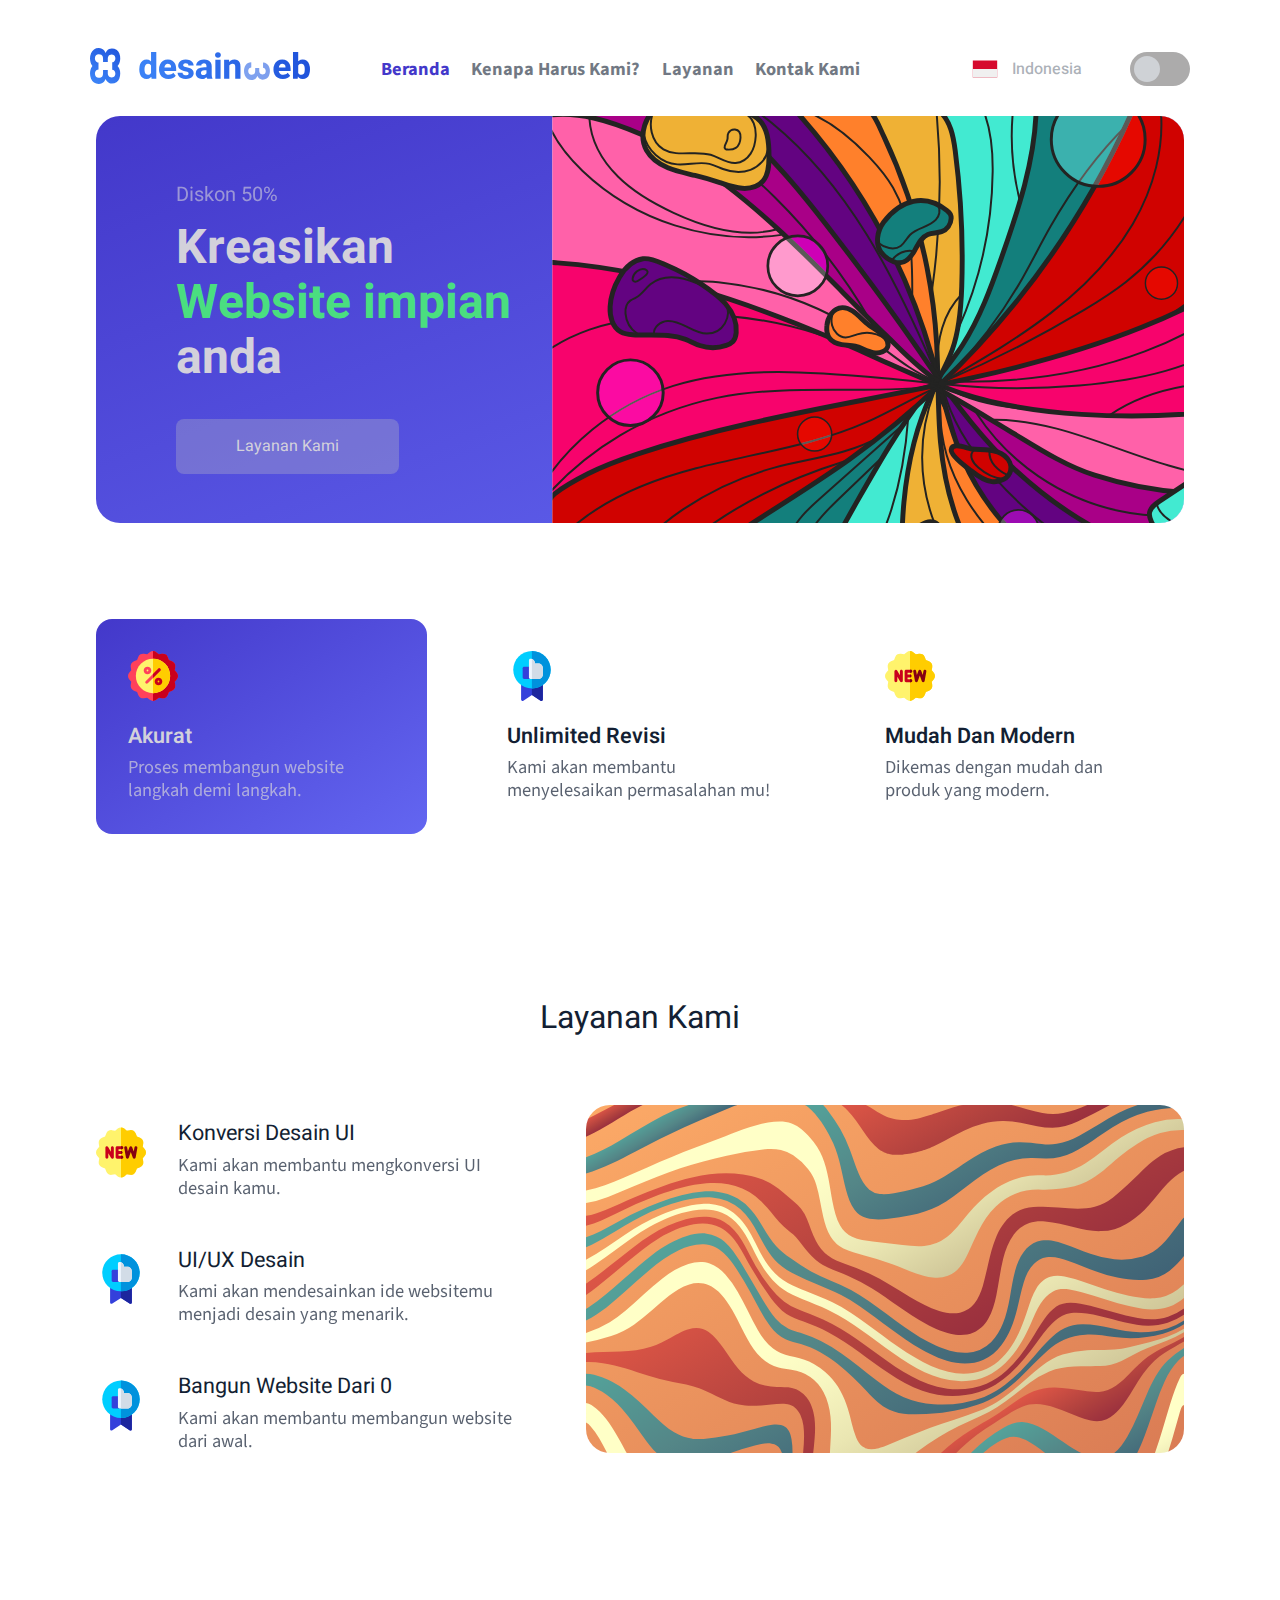
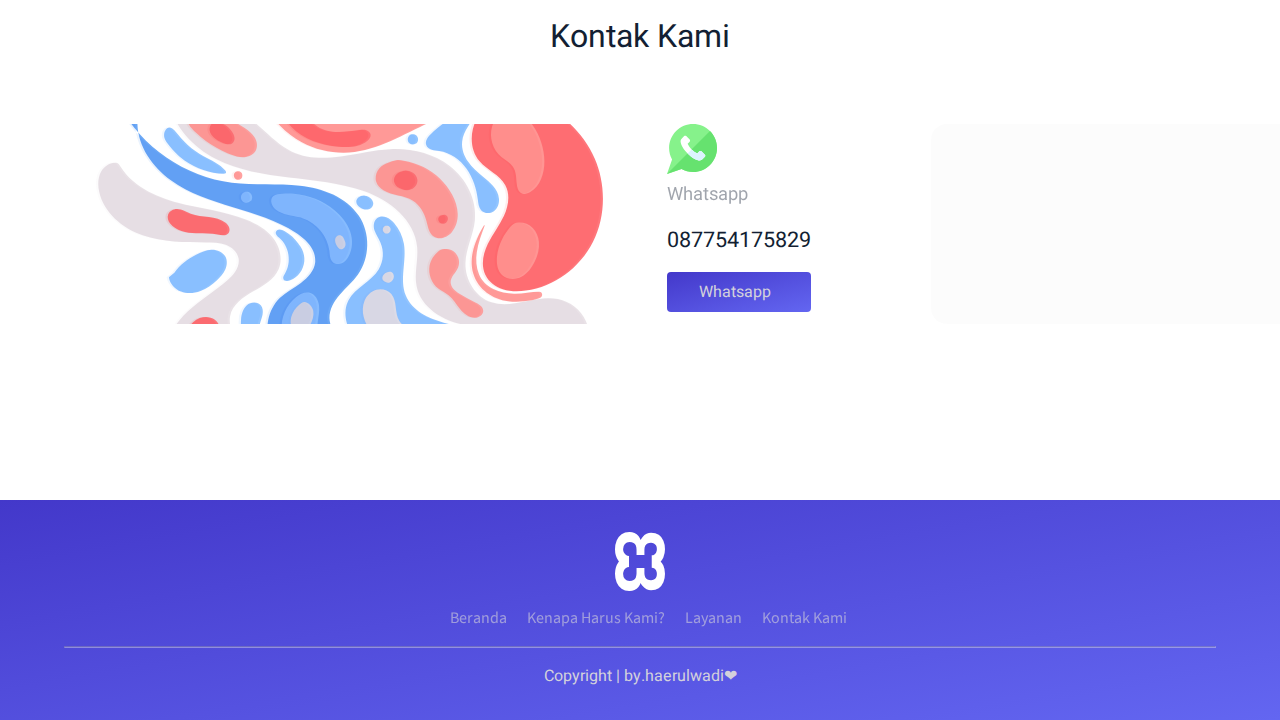
==== commit e647e6b3: "build change language features" ====
--- a/index.html
+++ b/index.html
@@ -21,53 +21,54 @@
         <header class="header">
             <!-- header nav -->
             <nav class="header-nav">
-                <div class="header--nav-items">
-                    <!-- nav logo -->
-                    <a href="" class="nav-logo">
-                        <img src="./equipment/logo/main-logo.svg" alt="" width="220">
-                        <img src="./equipment/logo/main-logo-1.svg" alt="" width="40">
-                    </a>
-                    <!-- nav items -->
-                    <div class="nav-items">
-                        <a href="#" class="active">Home</a>
-                        <a href="#" class="">About Us</a>
-                        <a href="#" class="">Services</a>
-                        <a href="#" class="">Contact</a>
-                    </div>
-                </div>
-
-                <!-- toggle -->
-                <div class="header--nav-toggle">
-                    <!-- change language -->
-                    <div class="langauge-switcher">
-                        <div class="language-item text-language indonesia">
-                            <img src="./equipment/icons/indonesia.svg" width="30" alt="">
-                            <h5>Indonesia</h5>
-                        </div>
-                        <div class="language-item text-language english language-dropdown">
-                            <img src="./equipment/icons/english.svg" width="25" alt="">
-                            <h5>English</h5>
-                        </div>
-                    </div>
-                    <!-- dark mode -->
-                    <div class="dark-mode-toggler">
-                        <div class="theme-switch-wrapper">
-                            <label class="theme-switch" for="checkbox">
-                         <input type="checkbox" id="checkbox" />
-                         <div class="slider round"></div>
-                       </label>
-                       </div>
-                    </div>
-                </div>
-
+                <div class="header-nav-container">
+                    <div class="header--nav-items">
+                        <!-- nav logo -->
+                        <a href="" class="nav-logo">
+                            <img src="./equipment/logo/main-logo.svg" alt="" width="220">
+                            <img src="./equipment/logo/main-logo-1.svg" alt="" width="40">
+                        </a>
+                        <!-- nav items -->
+                        <div class="nav-items">
+                            <a href="#hero" class="active">Beranda</a>
+                            <a href="#about">Kenapa Harus Kami?</a>
+                            <a href="#services">Layanan</a>
+                            <a href="#contact">Kontak Kami</a>
+                        </div>
+                    </div>
+    
+                    <!-- toggle -->
+                    <div class="header--nav-toggle">
+                        <!-- change language -->
+                        <div class="langauge-switcher">
+                            <div class="language-item text-language indonesia">
+                                <img src="./equipment/icons/indonesia.svg" width="30" alt="">
+                                <h5>Indonesia</h5>
+                            </div>
+                            <div class="language-item text-language english language-dropdown">
+                                <img src="./equipment/icons/english.svg" width="25" alt="">
+                                <h5>English</h5>
+                            </div>
+                        </div>
+                        <!-- dark mode -->
+                        <div class="dark-mode-toggler">
+                            <div class="theme-switch-wrapper">
+                                <label class="theme-switch" for="checkbox">
+                                    <input type="checkbox" id="checkbox" />
+                                    <div class="slider round"></div>
+                                </label>
+                           </div>
+                        </div>
+                    </div>
+                </div>
             </nav>
             <!-- header hero -->
-            <div class="header-hero ">
+            <div class="header-hero" id="hero">
                 <!-- hero title -->
                 <div class="hero-title">
-                    <strong class="hero--title-hashtag">Discount 50%</strong>
-                    <h1>This is my heading <span>that have modern</span> look</h1>
-                    <a href="#" class="hero--title-btn ">Services</a>
+                    <strong class="hero--title-hashtag">Diskon 50%</strong>
+                    <h1>Kreasikan <br> <span>Website impian</span> anda</h1>
+                    <a href="#services" class="hero--title-btn ">Layanan Kami</a>
                 </div>
                 <!-- hero image -->
                 <img src="./equipment/svg/header.svg" alt="abstract background" class="hero-img" width="800">
@@ -76,7 +77,7 @@
         <!-- end header -->
 
         <!-- About us -->
-        <section class="about">
+        <section class="about" id="about">
             <!-- card grid -->
             <div class="about-cards">
                 <!-- col 1 -->
@@ -85,8 +86,8 @@
                     <img src="./equipment/icons/badge.svg" alt="" width="50">
                     <!-- title card -->
                     <div class="cards--card-title card-title-blue">
-                        <h3>This is my card</h3>
-                        <p>simple paragrap for my dummy data and as example for my design</p>
+                        <h3>Akurat</h3>
+                        <p>Proses membangun website langkah demi langkah.</p>
                     </div>
                 </div>
                 <!-- col 2 -->
@@ -95,8 +96,8 @@
                     <img src="./equipment/icons/like.svg" alt="" width="50">
                     <!-- title card -->
                     <div class="cards--card-title">
-                        <h3>This is my card</h3>
-                        <p>simple paragrap for my dummy data and as example for my design</p>
+                        <h3>Unlimited Revisi</h3>
+                        <p>Kami akan membantu menyelesaikan permasalahan mu!</p>
                     </div>
                 </div>
                 <!-- col 3 -->
@@ -105,8 +106,8 @@
                     <img src="./equipment/icons/new.svg" alt="" width="50">
                     <!-- title card -->
                     <div class="cards--card-title">
-                        <h3>This is my card</h3>
-                        <p>simple paragrap for my dummy data and as example for my design</p>
+                        <h3>Mudah Dan Modern</h3>
+                        <p>Dikemas dengan mudah dan produk yang modern.</p>
                     </div>
                 </div>
             </div>
@@ -114,9 +115,9 @@
         <!-- end about us -->
 
         <!-- services -->
-        <section class="services">
+        <section class="services" id="services">
             <!-- title -->
-            <h2 class="">Services</h2>
+            <h2>Layanan Kami</h2>
             <!-- services content -->
             <div class="services-content">
                 <!-- service -->
@@ -127,8 +128,8 @@
                         <img src="./equipment/icons/new.svg" class="content--icon" alt="" width="50">
                         <!-- title service -->
                         <div class="content--title-service title-service-color ">
-                            <h3>This is my heading</h3>
-                            <p>simple paragrap for my dummy data and as example for my design</p>
+                            <h3>Konversi Desain UI</h3>
+                            <p>Kami akan membantu mengkonversi UI desain kamu.</p>
                         </div>
                     </div>
                     <!-- service 2 -->
@@ -137,8 +138,8 @@
                         <img src="./equipment/icons/like.svg" class="content--icon" alt="" width="50">
                         <!-- title service -->
                         <div class="content--title-service title-service-color ">
-                            <h3>This is my heading</h3>
-                            <p>simple paragrap for my dummy data and as example for my design</p>
+                            <h3>UI/UX Desain</h3>
+                            <p>Kami akan mendesainkan ide websitemu menjadi desain yang menarik.</p>
                         </div>
                     </div>
                     <!-- service 2 -->
@@ -147,8 +148,8 @@
                         <img src="./equipment/icons/like.svg" class="content--icon" alt="" width="50">
                         <!-- title service -->
                         <div class="content--title-service title-service-color ">
-                            <h3>This is my heading</h3>
-                            <p>simple paragrap for my dummy data and as example for my design</p>
+                            <h3>Bangun Website Dari 0</h3>
+                            <p>Kami akan membantu membangun website dari awal.</p>
                         </div>
                     </div>
                 </div>
@@ -159,9 +160,9 @@
         <!-- end services -->
         
         <!-- contact -->
-        <section class="contact">
+        <section class="contact" id="contact"> 
             <!-- title -->
-            <h2 class="">Contact</h2>
+            <h2 class="">Kontak Kami</h2>
             <div class="contact-content">
                 <!-- img -->
                 <div class="contact-img"></div>
@@ -173,7 +174,7 @@
                     <!-- number & button -->
                     <div class="contact--info-number">
                         <strong>087754175829</strong>
-                        <a href="">Say hello</a>
+                        <a href="">Whatsapp</a>
                     </div>
                 </div>
                 <!-- blank background -->
@@ -186,15 +187,15 @@
     <!-- end main -->
 
     <!-- footer -->
-    <footer class="footer">
+    <footer class="footer" id="footer">
         <!-- logo -->
         <img src="./equipment/logo/seccond-logo.svg" alt="" width="50">
         <!-- menu link -->
         <div class="footer-menu-link">
-            <a href="">Home</a>
-            <a href="">About Us</a>
-            <a href="">Services</a>
-            <a href="">Contact</a>
+            <a href="#hero">Beranda</a>
+            <a href="#about">Kenapa Harus Kami?</a>
+            <a href="#services">Layanan</a>
+            <a href="#contact">Kontak Kami</a>
         </div>
         <!-- hr -->
         <hr>
--- a/css/main.css
+++ b/css/main.css
@@ -36,11 +36,12 @@
 	vertical-align: baseline;
 }
 html {
-    font-size: 16px;   
-}
-/* body {
+    font-size: 16px;
+    scroll-behavior: smooth;
+}
+body {
     overflow-x: hidden;
-} */
+}
 body.dark-mode {
     background-color: var(--dark-mode-bg);
 }
@@ -52,18 +53,36 @@
 /* main */
 #main {
     padding: 3em 6em;
+    position: relative;
 }
 /* header */
 /* header nav */
 .header-nav {
+    margin: 0 auto;
+    position: fixed;
+    top: 0;
+    left: 0;
+    width: 100%;
+    z-index: 999;
+    background-color: #ffffff;
+    display: flex;
+    justify-content: center;
+    padding: 3em 0 1em 0;
+}
+.header-nav.dark-mode {
+    background-color: var(--dark-mode-bg);
+}
+.header-nav-container {
+    width: 86%;
     display: flex;
     justify-content: space-between;
     align-items: center;
     font-family: var(--secondary-font);
     font-weight: 500;
+    /* background-color: green; */
 }
 .header--nav-items {
-    width: 60%;
+    width: 70%;
     display: flex;
     justify-content: space-between;
     align-items: center;
@@ -168,12 +187,18 @@
 .nav-items a{
     text-decoration: none;
     color: var(--text-color);
+    opacity: 0.6;
     margin-left: 1em;
-    font-weight: 500;
+    font-weight: bold;
     font-size: 1.15rem;
+    transition: ease 0.1s;
+}
+.nav-items a:hover {
+    color: var(--primary-color);
 }
 .nav-items a.active {
-    font-weight: 600;
+    color: var(--primary-color);
+    opacity: 1;
 }
 .nav-items a.dark-mode {
     color: var(--dark-mode-tertiary);
@@ -185,7 +210,7 @@
 .header-hero {
     width: 100%;
     background: var(--gradient-color);
-    margin-top: 2em;
+    margin-top: 4.25em;
     border-radius: 1.5em;
     font-family: var(--primary-font);
     position: relative;
@@ -197,13 +222,16 @@
 .hero-title {
     width: 35%;
     padding: 4em 5em;
+}
+.hero-title strong {
+    font-size: 1.25em;
 }
 .hero-title h1 {
     font-size: 3em;
     font-weight: 700;
     line-height: 1.15em;
     color: var(--text-white-color);
-    margin-bottom: 1em;
+    margin: 0.25em 0 1em 0;
 }
 .hero-title h1.dark-mode {
     color: var(--dark-mode-text);
@@ -243,6 +271,7 @@
 
 /* about */
 .about {
+    height: 100%;
     margin-top: 6em;
     font-family: var(--primary-font);
 }
@@ -402,7 +431,7 @@
     text-decoration: none;
     background: var(--gradient-color);
     color: var(--text-white-color);
-    padding: 0.5em 2.5em;
+    padding: 0.5em 2em;
     border-radius: 0.25em;
     transition: 0.2s;
     margin-top: 1em;
@@ -604,9 +633,6 @@
     .nav-logo img:nth-child(1) {
         display: none;
     }
-    .nav-items {
-        display: none;
-    }
     .nav-logo img:nth-child(1) {
         display: none;
     }
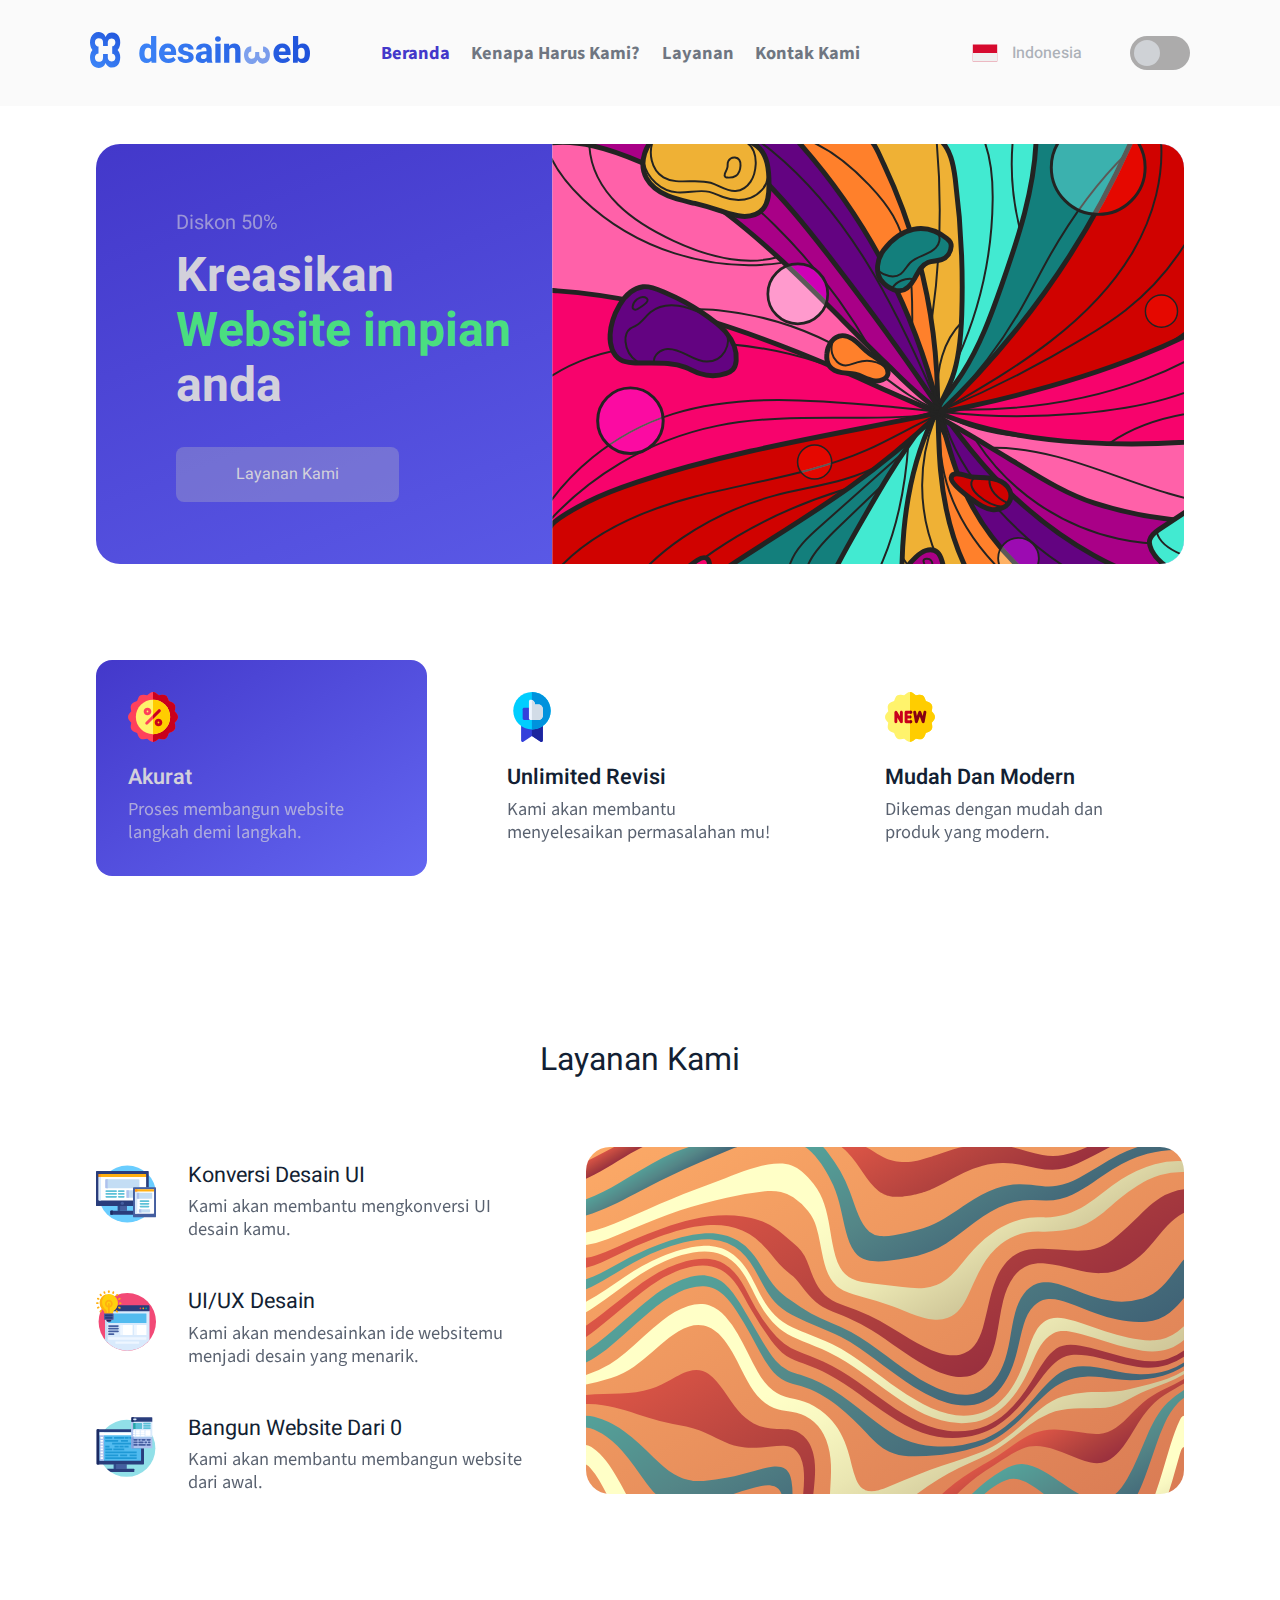
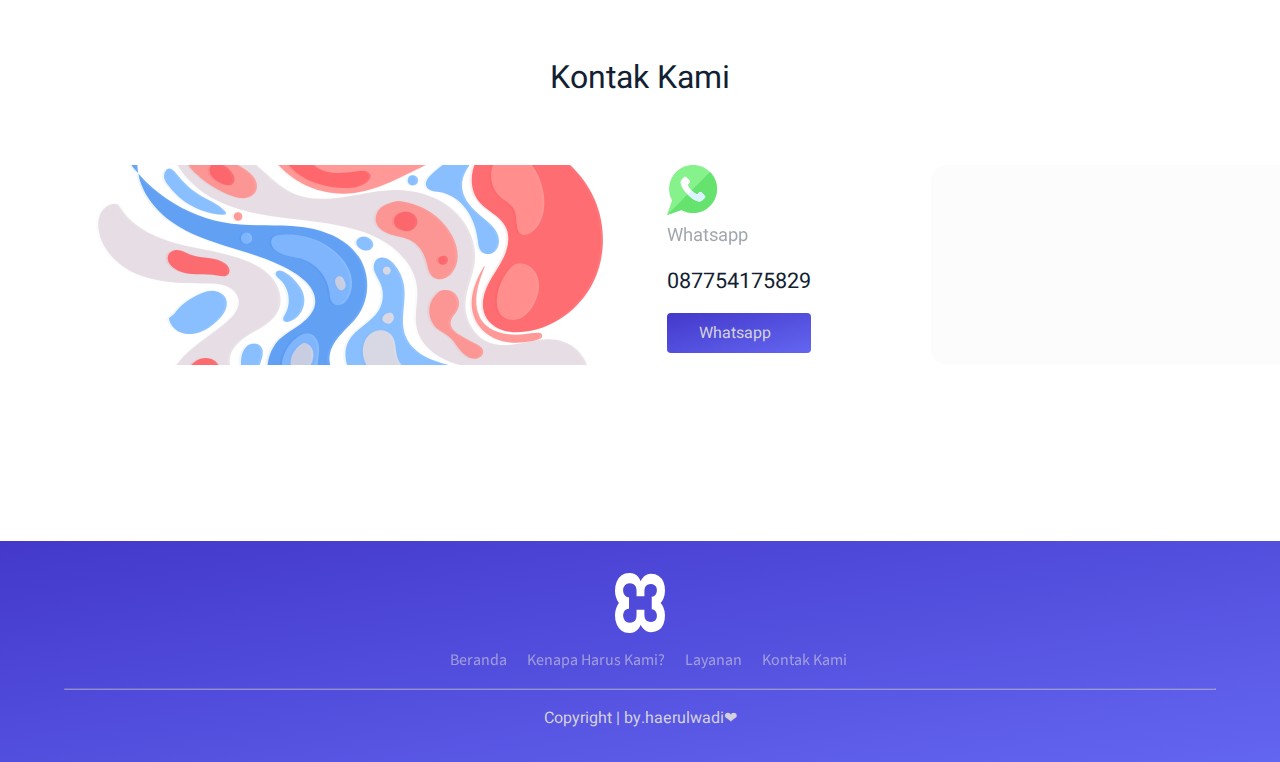
==== commit 62c21741: "repair the service section" ====
--- a/index.html
+++ b/index.html
@@ -10,6 +10,7 @@
         <!-- heebo & source sans pro -->
         <link rel="preconnect" href="https://fonts.gstatic.com">
         <link href="https://fonts.googleapis.com/css2?family=Heebo:wght@500;600;700;800;900&family=Source+Sans+Pro:wght@400;600&display=swap" rel="stylesheet">
+    <link rel="shortcut icon" type="image/jpg" href="./equipment/logo/main-logo-1.svg"/>
 
     <title>Desainwwweb - jasa pembuatan website</title>
 </head>
@@ -125,7 +126,7 @@
                     <!-- service 1 -->
                     <div class="content-service--1">
                         <!-- icon service -->
-                        <img src="./equipment/icons/new.svg" class="content--icon" alt="" width="50">
+                        <img src="./equipment/icons/responsive.svg" class="content--icon" alt="" width="60">
                         <!-- title service -->
                         <div class="content--title-service title-service-color ">
                             <h3>Konversi Desain UI</h3>
@@ -135,7 +136,7 @@
                     <!-- service 2 -->
                     <div class="content-service--2">
                         <!-- icon service -->
-                        <img src="./equipment/icons/like.svg" class="content--icon" alt="" width="50">
+                        <img src="./equipment/icons/concept.svg" class="content--icon" alt="" width="60">
                         <!-- title service -->
                         <div class="content--title-service title-service-color ">
                             <h3>UI/UX Desain</h3>
@@ -143,9 +144,9 @@
                         </div>
                     </div>
                     <!-- service 2 -->
-                    <div class="content-service--2">
+                    <div class="content-service--3">
                         <!-- icon service -->
-                        <img src="./equipment/icons/like.svg" class="content--icon" alt="" width="50">
+                        <img src="./equipment/icons/web-programming.svg" class="content--icon" alt="" width="60">
                         <!-- title service -->
                         <div class="content--title-service title-service-color ">
                             <h3>Bangun Website Dari 0</h3>
@@ -174,7 +175,7 @@
                     <!-- number & button -->
                     <div class="contact--info-number">
                         <strong>087754175829</strong>
-                        <a href="">Whatsapp</a>
+                        <a href="https://api.whatsapp.com/send?phone=6287754175829&text=Saya%20tertarik%20nih%20dengan%20jasa%20yang%20di%20tawarkan%F0%9F%98%83">Whatsapp</a>
                     </div>
                 </div>
                 <!-- blank background -->
--- a/css/main.css
+++ b/css/main.css
@@ -64,13 +64,13 @@
     left: 0;
     width: 100%;
     z-index: 999;
-    background-color: #ffffff;
+    background-color: hsl(0, 0%, 98%);
     display: flex;
     justify-content: center;
-    padding: 3em 0 1em 0;
+    padding: 2em 0;
 }
 .header-nav.dark-mode {
-    background-color: var(--dark-mode-bg);
+    background-color: hsl(216, 47%, 12%);
 }
 .header-nav-container {
     width: 86%;
@@ -209,8 +209,9 @@
 }
 .header-hero {
     width: 100%;
+    min-height: 420px;
     background: var(--gradient-color);
-    margin-top: 4.25em;
+    margin-top: 6em;
     border-radius: 1.5em;
     font-family: var(--primary-font);
     position: relative;
@@ -346,10 +347,10 @@
 .content-service {
     width: 40%;
 }
-.content-service--1, .content-service--2 {
-    display: flex;
-}
-.content-service--2 {
+.content-service--1, .content-service--2, .content-service--3 {
+    display: flex;
+}
+.content-service--2,.content-service--3 {
     margin-top: 2em;
 }
 .content--icon {
@@ -485,6 +486,10 @@
     .contact-img {
         width: 70%;
     }
+    .hero-img {
+        right: -240px;
+        top: -25px;
+    }
 }
 
 /* 900 */
@@ -498,6 +503,17 @@
     .nav-logo img:nth-child(1) {
         display: none;
     }
+    .header-hero {
+        min-height: auto;
+        padding: 0 1em;
+    }
+    .services {
+        margin-top: 5em;
+    }
+    .contact {
+        margin-top: 1em;
+        margin-bottom: 3em;
+    } 
     .services--img-content {
         width: 45%;
     }
@@ -506,6 +522,10 @@
     }
     .contact-img {
         width: 70%;
+    }
+    .hero-img {
+        right: -380px;
+        top: -25px;
     }
 }
 
@@ -535,6 +555,10 @@
         text-align: center;
         padding: 4em 0;
     }
+    .hero-title h1 {
+        font-size: 2.5em;
+        font-weight: 700;
+    }
     .hero-img {
         display: none;
     }
@@ -552,6 +576,17 @@
     }
     .content-service {
         width: 100%;
+    }
+    .content-service--1, .content-service--2, .content-service--3 {
+        display: flex;
+        flex-direction: column;
+        align-items: center;
+        justify-content: center;
+        text-align: center;
+        padding: 0 2em;
+    }
+    .content-service--1 img, .content-service--2 img, .content-service--3 img {
+        margin: 0 auto;
     }
     .contact-img {
         width: 900px;
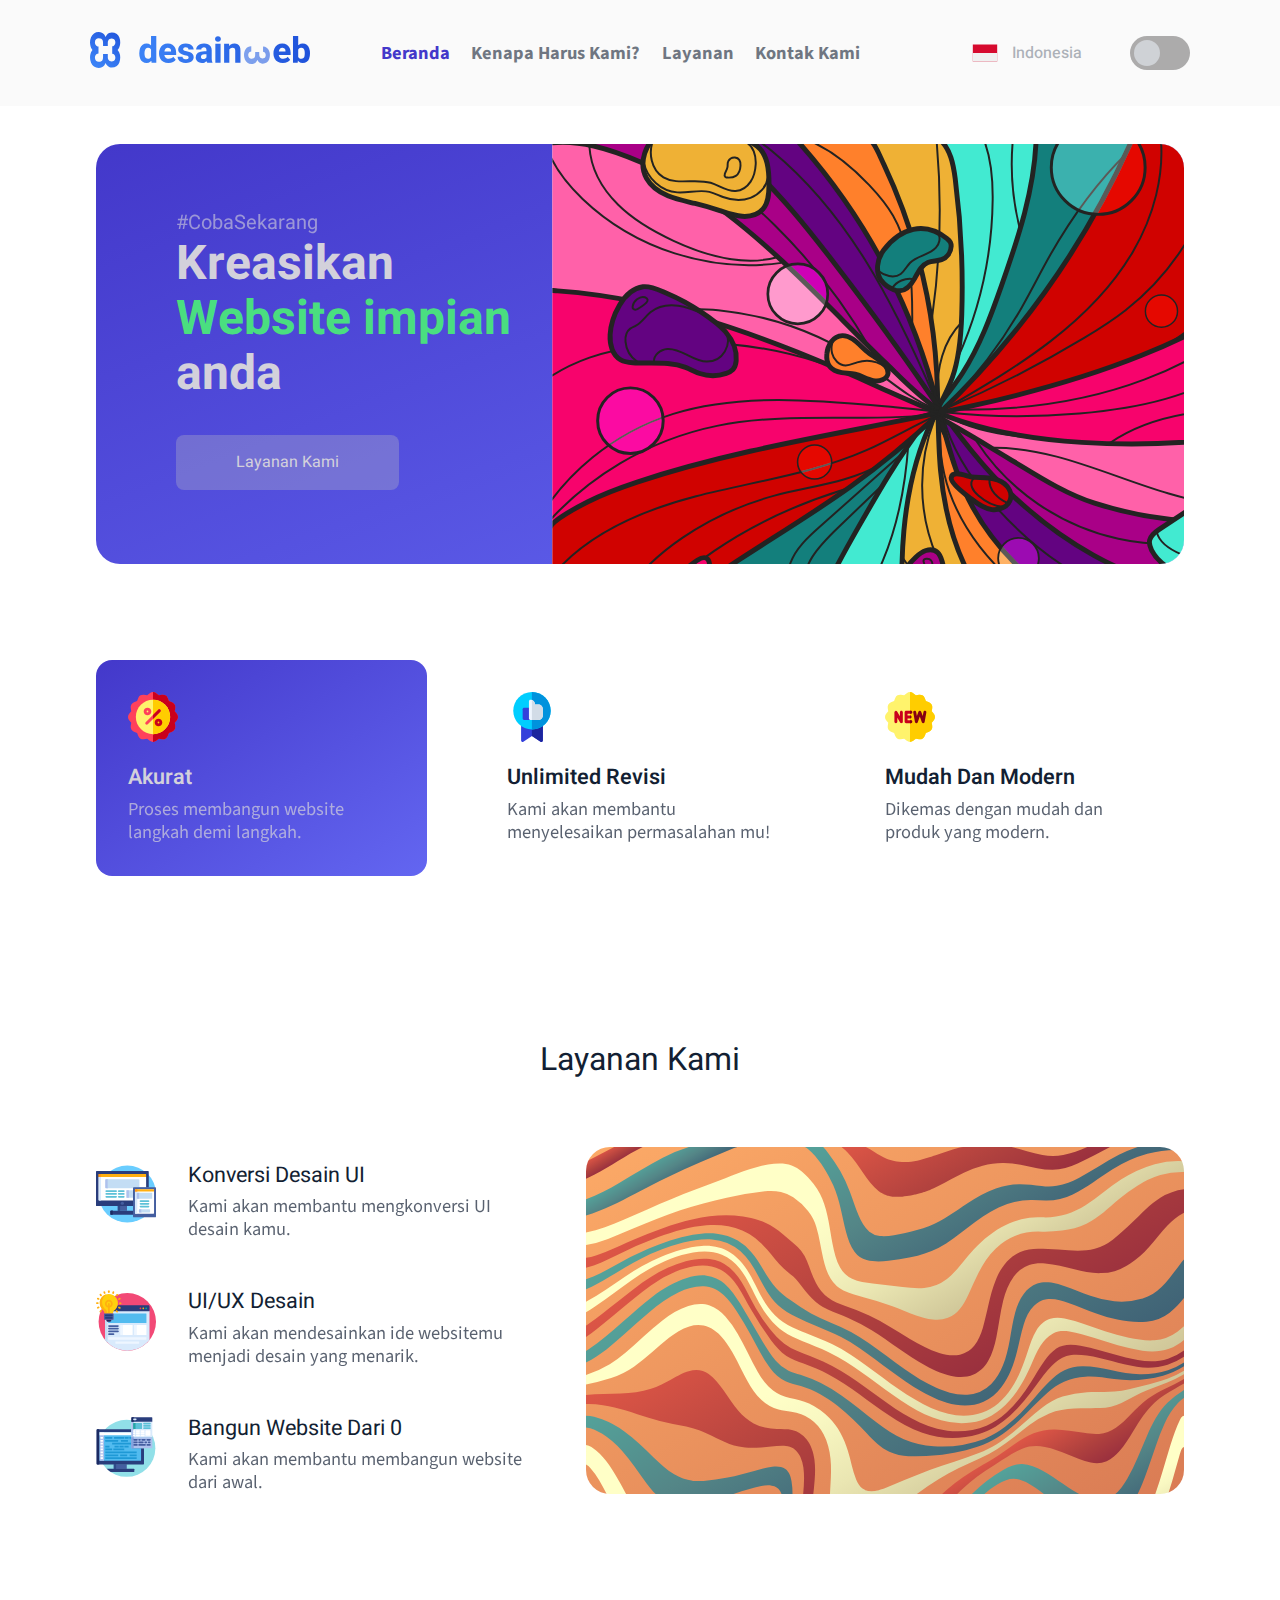
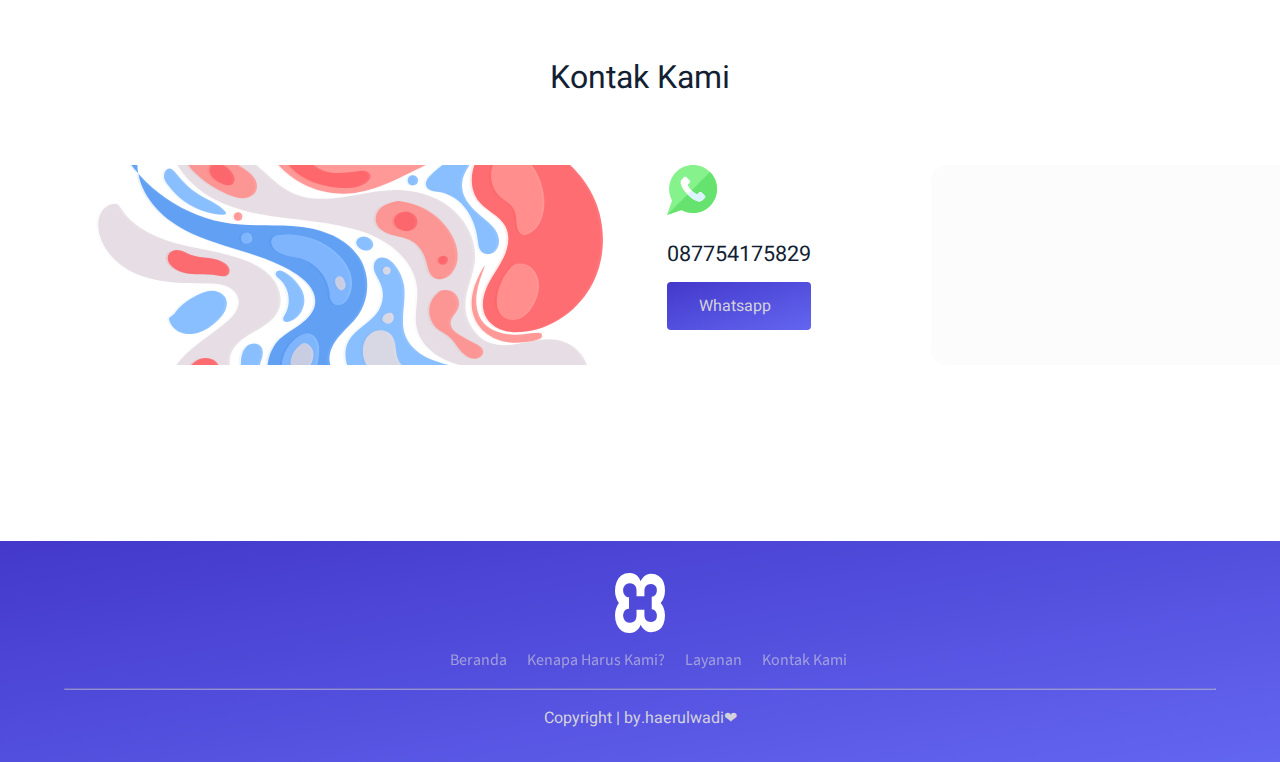
==== commit cfef613d: "repair button whatssap & change discount text" ====
--- a/index.html
+++ b/index.html
@@ -67,7 +67,7 @@
             <div class="header-hero" id="hero">
                 <!-- hero title -->
                 <div class="hero-title">
-                    <strong class="hero--title-hashtag">Diskon 50%</strong>
+                    <strong class="hero--title-hashtag">#CobaSekarang</strong>
                     <h1>Kreasikan <br> <span>Website impian</span> anda</h1>
                     <a href="#services" class="hero--title-btn ">Layanan Kami</a>
                 </div>
@@ -171,7 +171,6 @@
                 <div class="contact-info contact-info-color ">
                     <!-- icon info -->
                     <img src="./equipment/icons/whatsapp.svg" alt="" width="50">
-                    <h5>Whatsapp</h5>
                     <!-- number & button -->
                     <div class="contact--info-number">
                         <strong>087754175829</strong>
--- a/css/main.css
+++ b/css/main.css
@@ -221,7 +221,7 @@
     background: var(--dark-mode-card);
 }
 .hero-title {
-    width: 35%;
+    width: 32%;
     padding: 4em 5em;
 }
 .hero-title strong {
@@ -232,7 +232,7 @@
     font-weight: 700;
     line-height: 1.15em;
     color: var(--text-white-color);
-    margin: 0.25em 0 1em 0;
+    margin-bottom: 1em;
 }
 .hero-title h1.dark-mode {
     color: var(--dark-mode-text);
@@ -424,6 +424,7 @@
 .contact--info-number {
     display: flex;
     flex-direction: column;
+    margin-top: 1em;
 }
 .contact--info-number strong {
     font-size: 1.35em
@@ -432,10 +433,10 @@
     text-decoration: none;
     background: var(--gradient-color);
     color: var(--text-white-color);
-    padding: 0.5em 2em;
+    padding: 0.75em 2em;
     border-radius: 0.25em;
     transition: 0.2s;
-    margin-top: 1em;
+    margin-top: 0.75em;
 }
 .contact-blank-bg {
     width: 400px;
@@ -505,7 +506,6 @@
     }
     .header-hero {
         min-height: auto;
-        padding: 0 1em;
     }
     .services {
         margin-top: 5em;
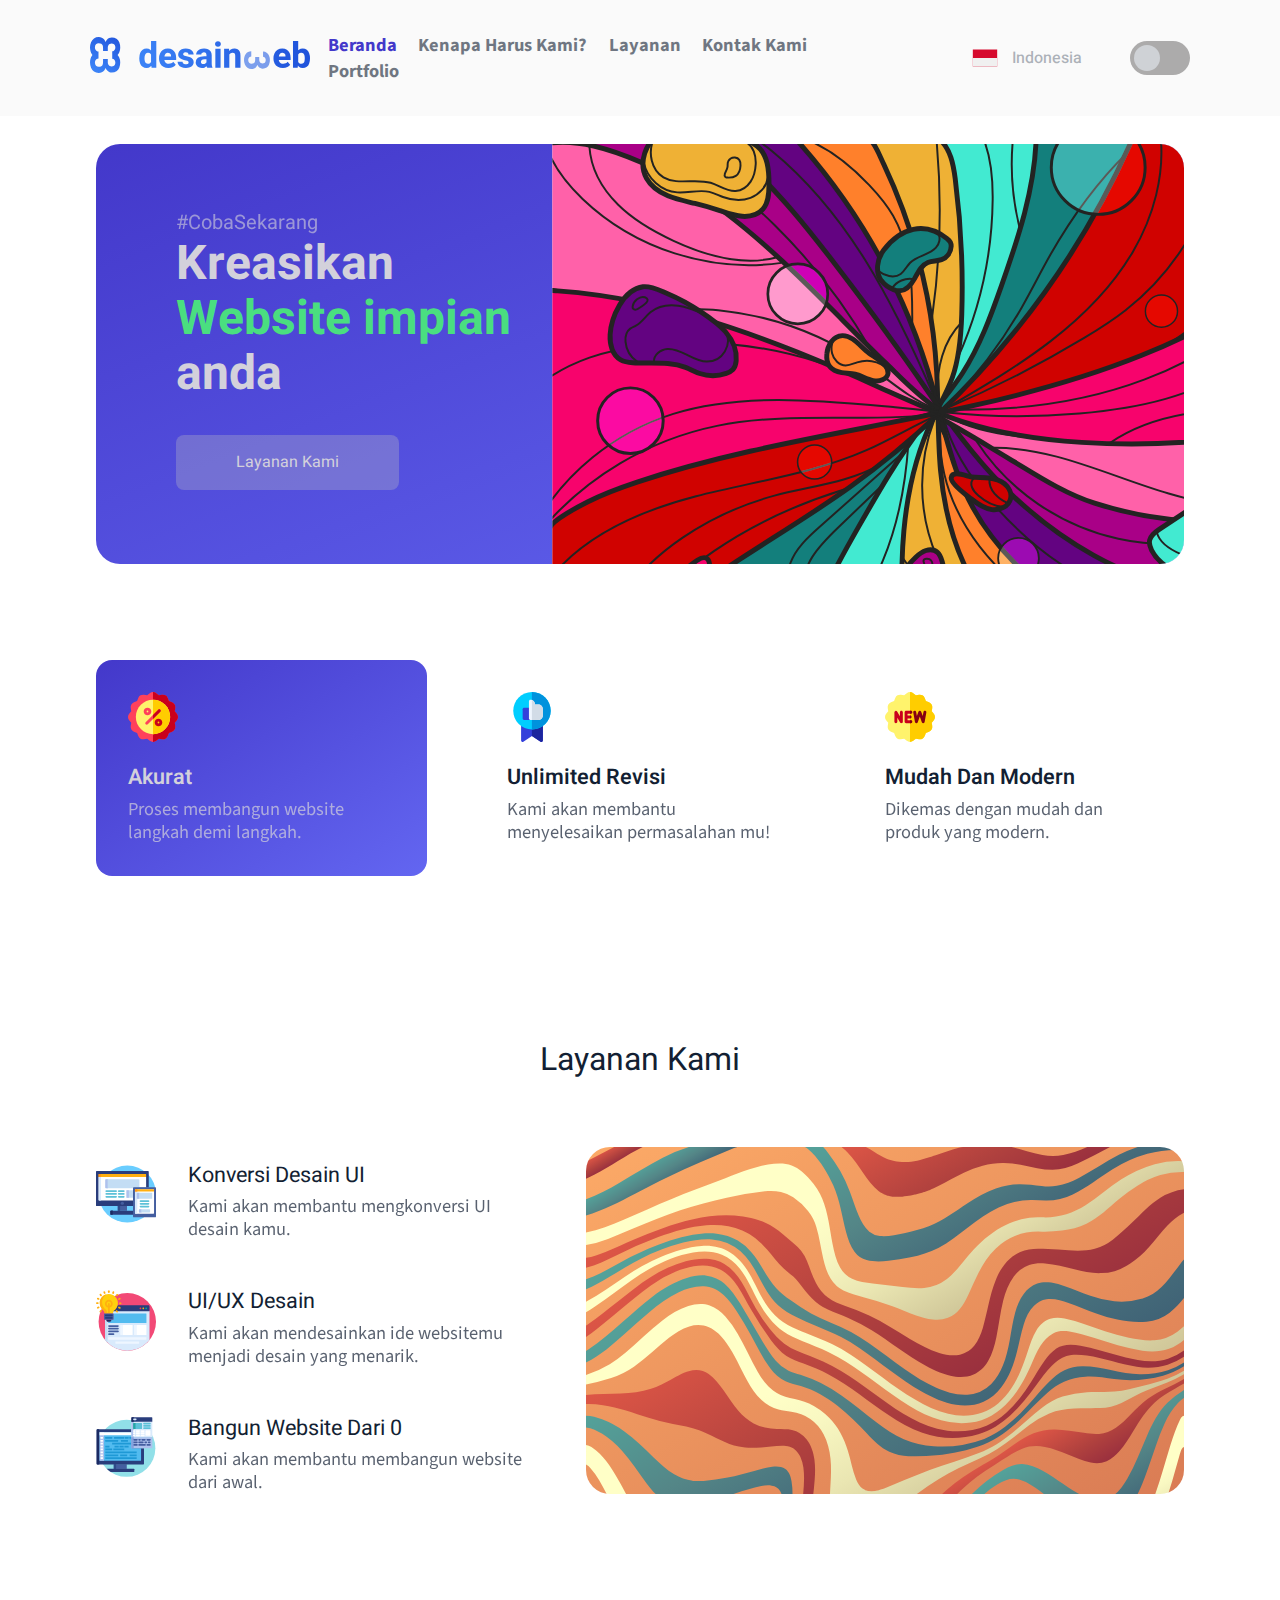
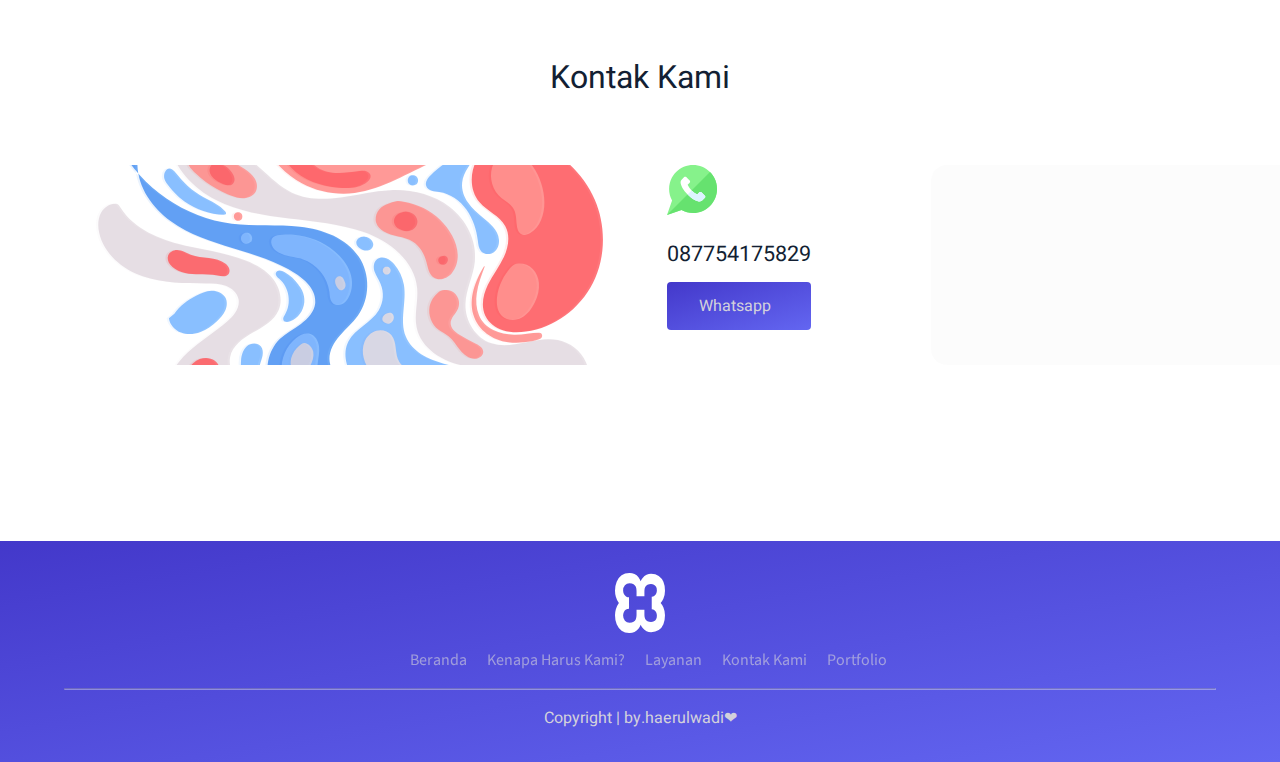
==== commit 7ba1d250: "create portfolio page" ====
--- a/index.html
+++ b/index.html
@@ -35,6 +35,7 @@
                             <a href="#about">Kenapa Harus Kami?</a>
                             <a href="#services">Layanan</a>
                             <a href="#contact">Kontak Kami</a>
+                            <a href="./portfolio/index.html">Portfolio</a>
                         </div>
                     </div>
     
@@ -196,6 +197,7 @@
             <a href="#about">Kenapa Harus Kami?</a>
             <a href="#services">Layanan</a>
             <a href="#contact">Kontak Kami</a>
+            <a href="./portfolio/index.html">Portfolio</a>
         </div>
         <!-- hr -->
         <hr>
